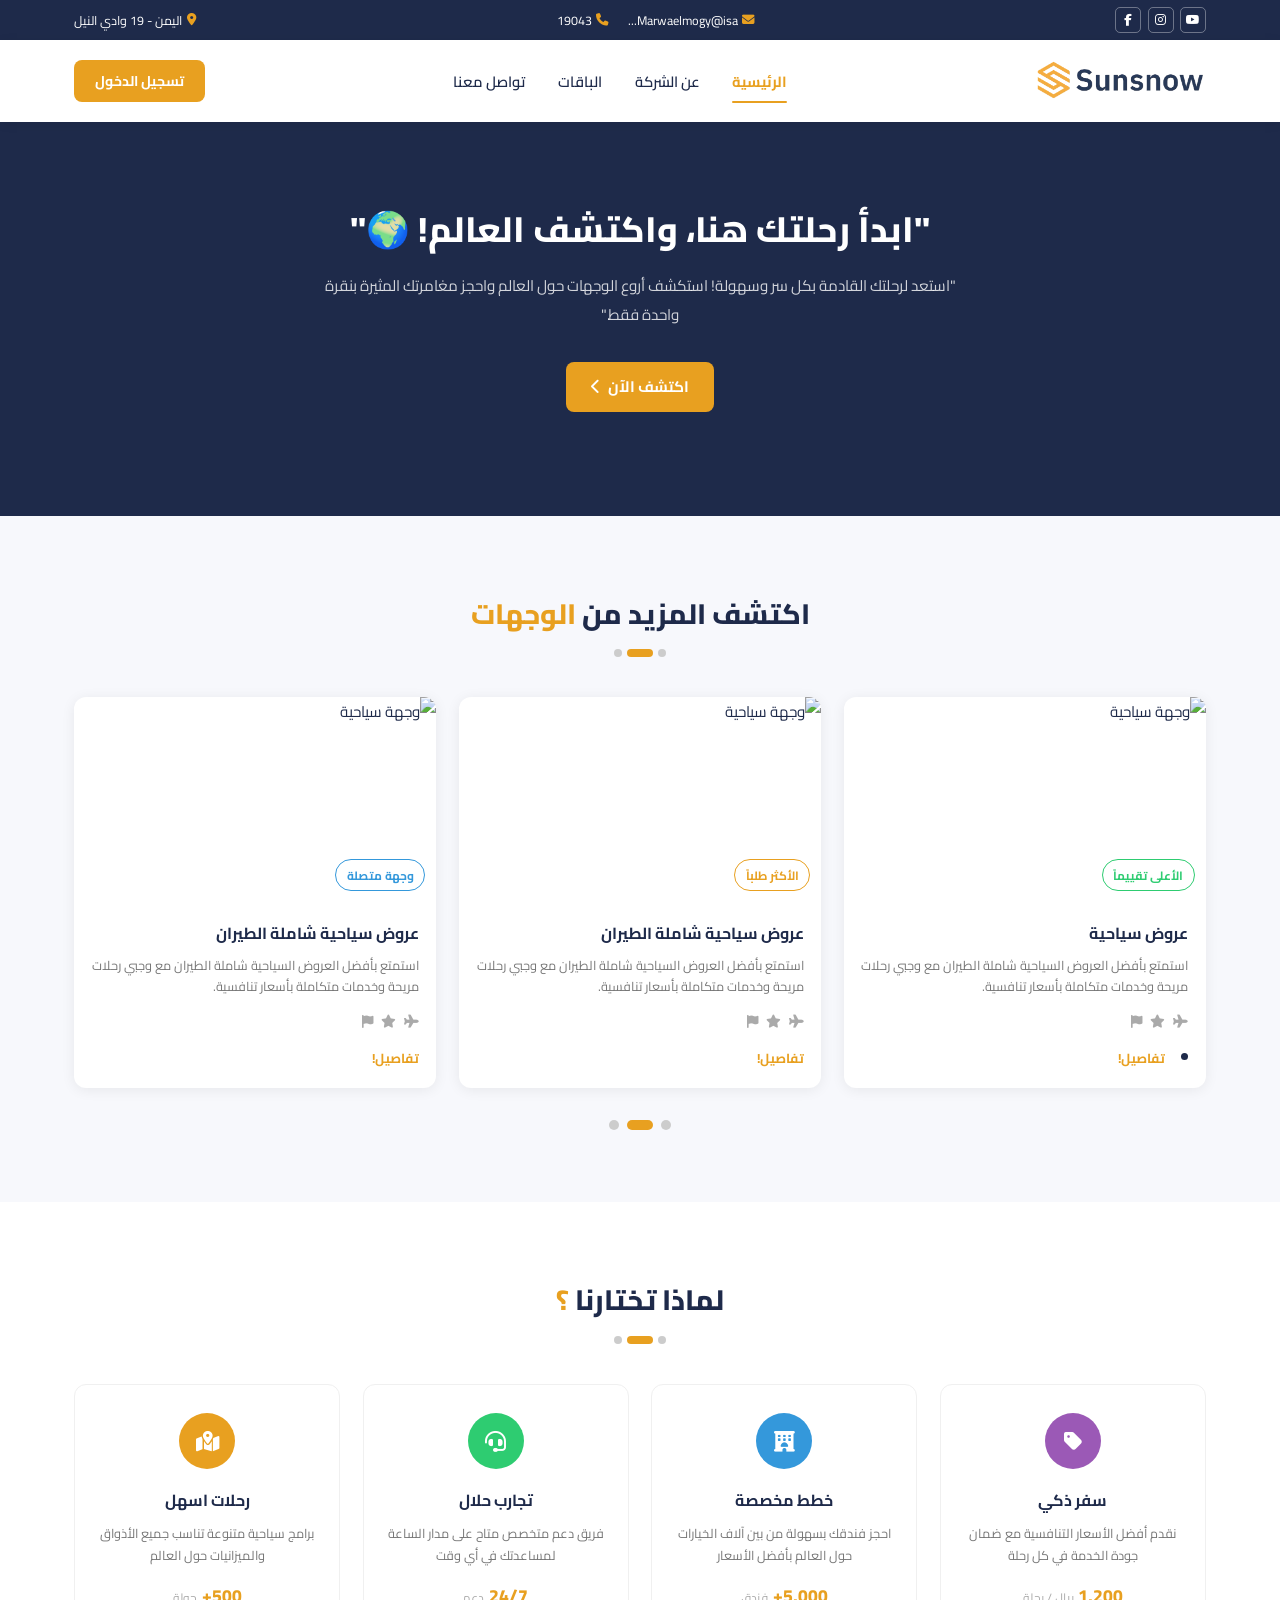
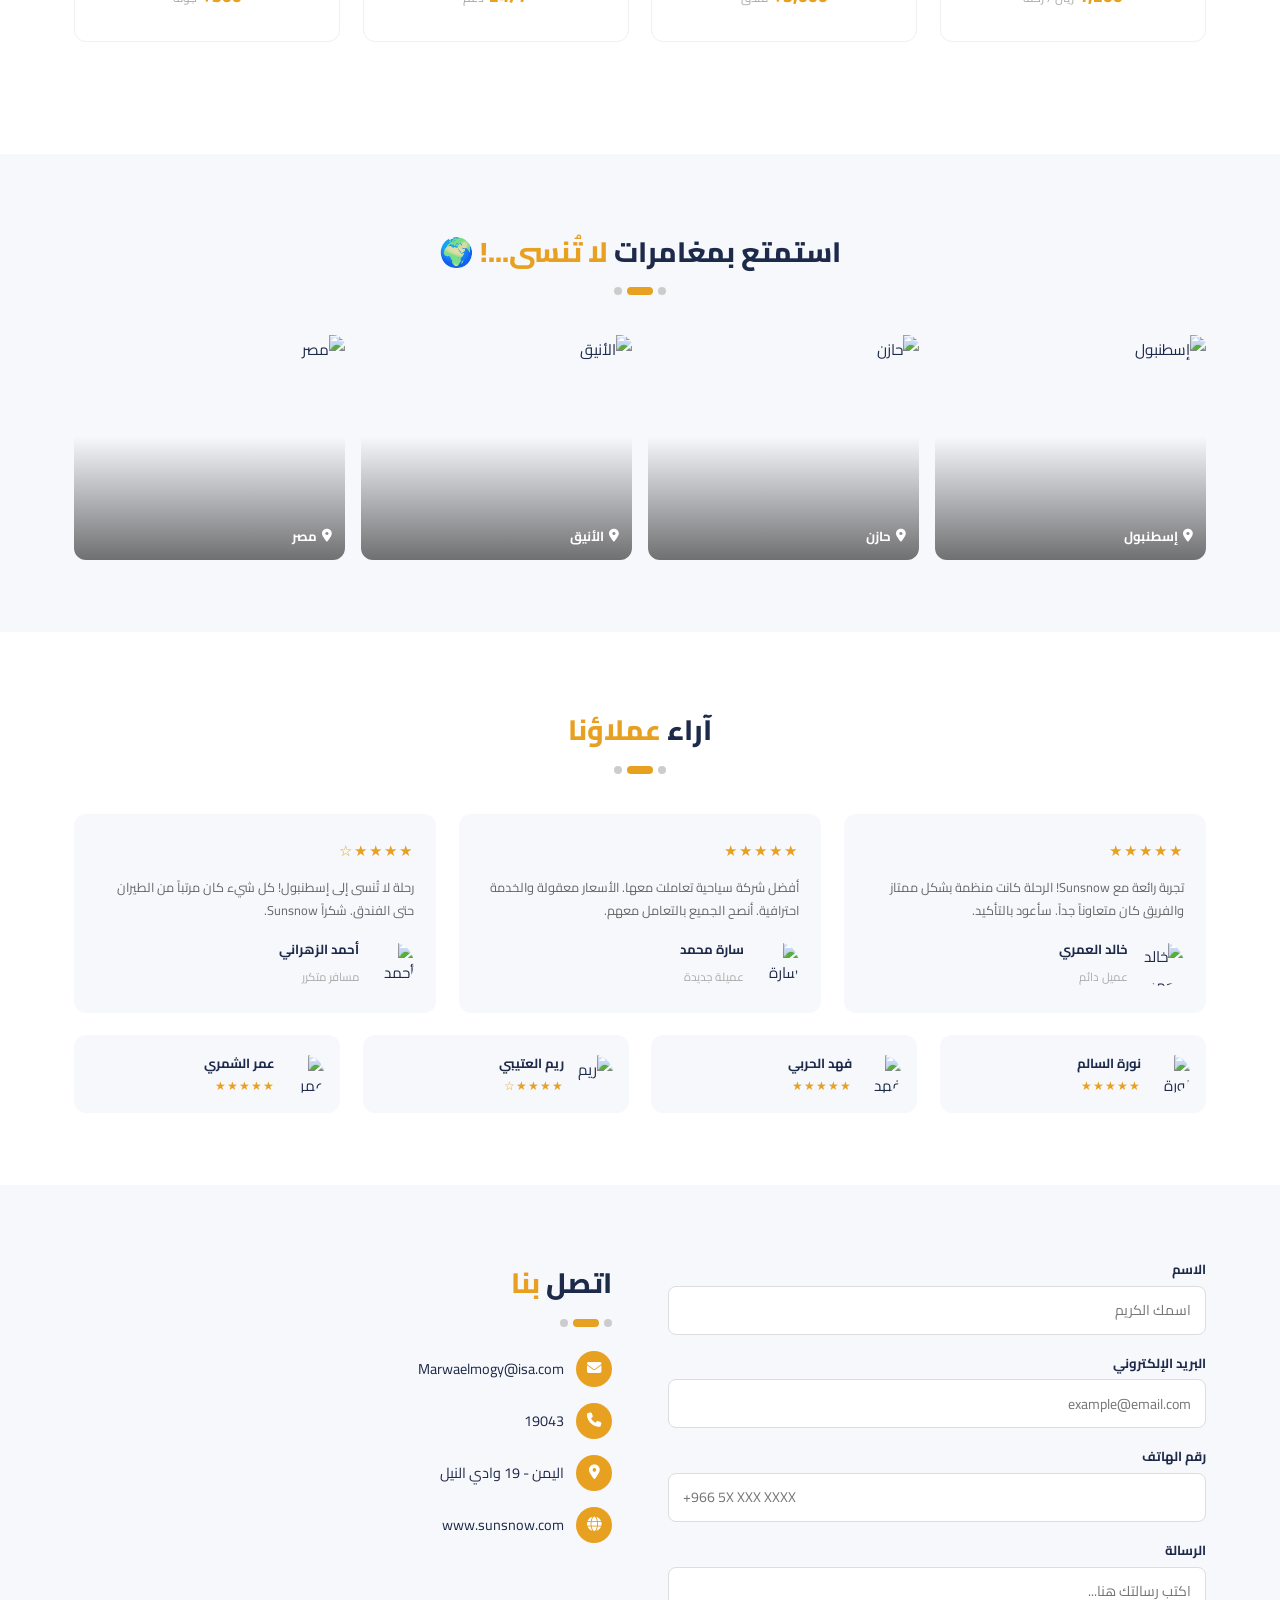
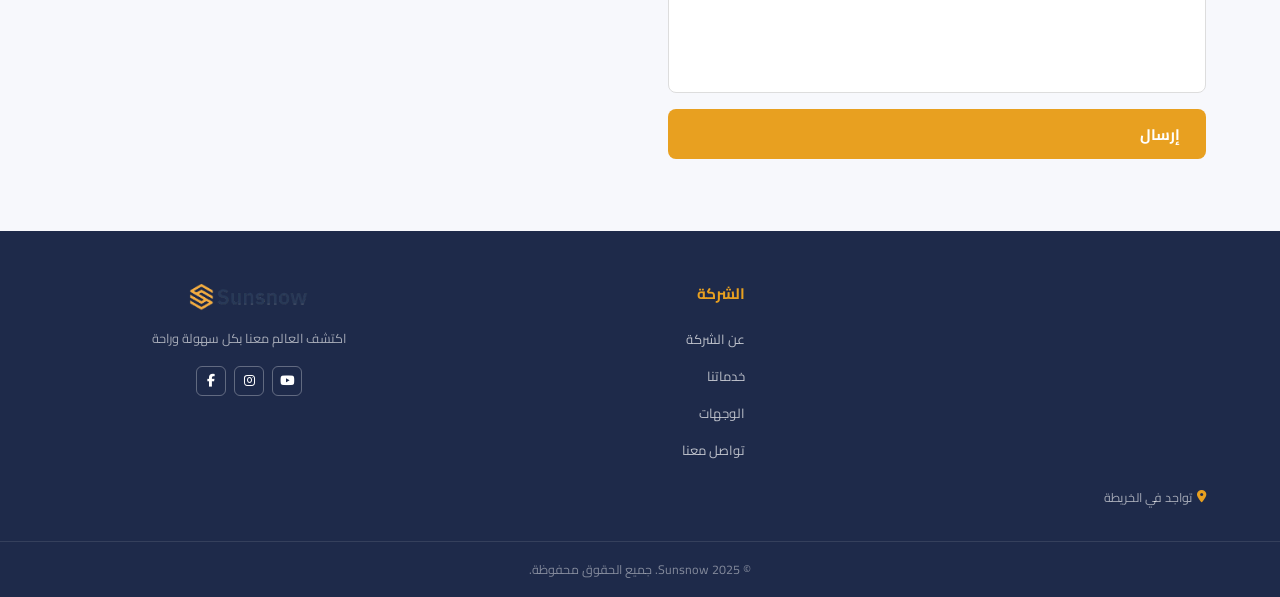
==== index.html @ 47062b10 "'sun'" ====
<!DOCTYPE html>
<html lang="ar" dir="rtl">
<head>
  <meta charset="UTF-8">
  <meta name="viewport" content="width=device-width, initial-scale=1.0">
  <title>Sunsnow - اكتشف العالم</title>
  <link rel="preconnect" href="https://fonts.googleapis.com">
  <link rel="preconnect" href="https://fonts.gstatic.com" crossorigin>
  <link href="https://fonts.googleapis.com/css2?family=Cairo:wght@400;600;700;800&display=swap" rel="stylesheet">
  <!-- Font Awesome for icons -->
  <link rel="stylesheet" href="https://cdnjs.cloudflare.com/ajax/libs/font-awesome/6.5.0/css/all.min.css">
  <link rel="stylesheet" href="css/variables.css">
  <link rel="stylesheet" href="css/reset.css">
  <link rel="stylesheet" href="css/main.css">
</head>
<body>

<!-- ===== TOP BAR ===== -->
<div class="topbar">
  <div class="container topbar__inner">
    <div class="topbar__social">
      <a href="#" aria-label="YouTube"><i class="fab fa-youtube"></i></a>
      <a href="#" aria-label="Instagram"><i class="fab fa-instagram"></i></a>
      <a href="#" aria-label="Facebook"><i class="fab fa-facebook-f"></i></a>
    </div>
    <div class="topbar__contact">
      <span><i class="fas fa-envelope"></i> Marwaelmogy@isa...</span>
      <span><i class="fas fa-phone"></i> 19043</span>
    </div>
    <div class="topbar__location">
      <span><i class="fas fa-map-marker-alt"></i> اليمن - 19 وادي النيل</span>
    </div>
  </div>
</div>

<!-- ===== NAVBAR ===== -->
<nav class="navbar" role="navigation" aria-label="القائمة الرئيسية">
  <div class="container navbar__inner">
    <div class="navbar__logo">
      <!-- <svg width="26" height="26" viewBox="0 0 26 26" fill="none" aria-hidden="true">
        <path d="M13 2L22 8.5V17.5L13 24L4 17.5V8.5L13 2Z" fill="#e8a020"/>
        <path d="M13 6L19 10.5V15.5L13 20L7 15.5V10.5L13 6Z" fill="#fff" opacity="0.3"/>
        <circle cx="13" cy="13" r="3" fill="#fff"/>
      </svg> -->
      <span class="navbar__logo-text">
        <img src="img/sunsnow.png" width="170px" alt="">
      </span>
    </div>
    <ul class="navbar__links" role="list">
      <li><a href="index.html" class="nav-link nav-link--active" aria-current="page">الرئيسية</a></li>
      <li><a href="about.html" class="nav-link">عن الشركة</a></li>
      <li><a href="packages.html" class="nav-link">الباقات</a></li>
      <li><a href="#contact" class="nav-link">تواصل معنا</a></li>
    </ul>
    <button class="btn-login" type="button">تسجيل الدخول</button>
  </div>

</nav>

<!-- ===== HERO ===== -->
<section class="hero" aria-labelledby="hero-title">
  <div class="container hero__content">
    <h1 id="hero-title" class="hero__title">"ابدأ رحلتك هنا، واكتشف العالم! 🌍"</h1>
    <p class="hero__sub">"استعد لرحلتك القادمة بكل سر وسهولة! استكشف أروع الوجهات حول العالم واحجز مغامرتك المثيرة بنقرة واحدة فقط."</p>
    <a href="#search" class="btn-gold">اكتشف الآن <i class="fas fa-chevron-left"></i></a>
  </div>
</section>

<!-- ===== SEARCH BAR ===== -->
<!-- <div class="search-wrap">
  <div class="container search-wrap__inner">
    <div class="search-box" id="search" role="search">
      <div class="search-box__fields">
        <div class="search-field">
          <label for="s-trip">اختر رحلتك</label>
          <select id="s-trip">
            <option value="">اختر...</option>
            <option>شاطئية</option>
            <option>جبلية</option>
            <option>مدينة</option>
          </select>
        </div>
        <div class="search-field">
          <label for="s-persons">عدد الأفراد</label>
          <input type="number" id="s-persons" min="1" placeholder="عدد الأفراد">
        </div>
        <div class="search-field">
          <label for="s-date">الرواية</label>
          <input type="text" id="s-date" placeholder="اختر لغاية...">
        </div>
        <button class="search-box__btn" aria-label="بحث">
          <i class="fas fa-search"></i>
        </button>
      </div>
    </div>

  </div>
</div> -->

<!-- ===== DESTINATIONS ===== -->
<section class="section destinations" aria-labelledby="dest-title">
  <div class="container">
    <div class="section__head">
      <h2 id="dest-title" class="section__title">اكتشف المزيد من <span class="gold">الوجهات</span></h2>
      <div class="section__divider"><span></span><span class="active"></span><span></span></div>
    </div>
    <div class="cards-grid">

      <article class="dest-card">
        <div class="dest-card__img-wrap">
          <img src="https://images.unsplash.com/photo-1507525428034-b723cf961d3e?w=400&h=210&fit=crop" alt="وجهة سياحية" loading="lazy">
          <span class="badge badge--green">الأعلى تقييماً</span>
        </div>
        <div class="dest-card__body">
          <h3>عروض سياحية</h3>
          <p>استمتع بأفضل العروض السياحية شاملة الطيران مع وجبي رحلات مريحة وخدمات متكاملة بأسعار تنافسية.</p>
          <div class="dest-card__meta">
            <span><i class="fas fa-plane"></i></span>
            <span><i class="fas fa-star"></i></span>
            <span><i class="fas fa-flag"></i></span>
          </div>
          <li><a href="#" class="link-gold">تفاصيل!</a></li>
        </div>
      </article>

      <article class="dest-card">
        <div class="dest-card__img-wrap">
          <img src="https://images.unsplash.com/photo-1476514525535-07fb3b4ae5f1?w=400&h=210&fit=crop" alt="وجهة سياحية" loading="lazy">
          <span class="badge badge--gold">الأكثر طلباً</span>
        </div>
        <div class="dest-card__body">
          <h3>عروض سياحية شاملة الطيران</h3>
          <p>استمتع بأفضل العروض السياحية شاملة الطيران مع وجبي رحلات مريحة وخدمات متكاملة بأسعار تنافسية.</p>
          <div class="dest-card__meta">
            <span><i class="fas fa-plane"></i></span>
            <span><i class="fas fa-star"></i></span>
            <span><i class="fas fa-flag"></i></span>
          </div>
          <a href="package-details.html" class="link-gold">تفاصيل!</a>
        </div>
      </article>

      <article class="dest-card">
        <div class="dest-card__img-wrap">
          <img src="https://images.unsplash.com/photo-1469854523086-cc02fe5d8800?w=400&h=210&fit=crop" alt="وجهة سياحية" loading="lazy">
          <span class="badge badge--blue">وجهة متصلة</span>
        </div>
        <div class="dest-card__body">
          <h3>عروض سياحية شاملة الطيران</h3>
          <p>استمتع بأفضل العروض السياحية شاملة الطيران مع وجبي رحلات مريحة وخدمات متكاملة بأسعار تنافسية.</p>
          <div class="dest-card__meta">
            <span><i class="fas fa-plane"></i></span>
            <span><i class="fas fa-star"></i></span>
            <span><i class="fas fa-flag"></i></span>
          </div>
          <a href="package-details.html" class="link-gold">تفاصيل!</a>
        </div>
      </article>

    </div>
    <!-- Pagination dots -->
    <div class="dots-nav" aria-label="تنقل">
      <button class="dot" aria-label="1"></button>
      <button class="dot dot--active" aria-label="2" aria-current="true"></button>
      <button class="dot" aria-label="3"></button>
    </div>
  </div>
</section>

<!-- ===== WHY US ===== -->
<section class="section why-us" aria-labelledby="why-title">
  <div class="container">
    <div class="section__head">
      <h2 id="why-title" class="section__title">لماذا تختارنا <span class="gold">؟</span></h2>
      <div class="section__divider"><span></span><span class="active"></span><span></span></div>
    </div>
    <div class="why-grid">
      <div class="why-card">
        <div class="why-card__icon why-card__icon--purple">
          <i class="fas fa-tag"></i>
        </div>
        <h3>سفر ذكي</h3>
        <p>نقدم أفضل الأسعار التنافسية مع ضمان جودة الخدمة في كل رحلة</p>
        <div class="why-card__stat">
          <span class="why-card__num">1,200</span>
          <span class="why-card__unit">ريال / رحلة</span>
        </div>
      </div>
      <div class="why-card">
        <div class="why-card__icon why-card__icon--blue">
          <i class="fas fa-hotel"></i>
        </div>
        <h3> خطط مخصصة</h3>
        <p>احجز فندقك بسهولة من بين آلاف الخيارات حول العالم بأفضل الأسعار</p>
        <div class="why-card__stat">
          <span class="why-card__num">5,000+</span>
          <span class="why-card__unit">فندق</span>
        </div>
      </div>
      <div class="why-card">
        <div class="why-card__icon why-card__icon--green">
          <i class="fas fa-headset"></i>
        </div>
        <h3>تجارب حلال </h3>
        <p>فريق دعم متخصص متاح على مدار الساعة لمساعدتك في أي وقت</p>
        <div class="why-card__stat">
          <span class="why-card__num">24/7</span>
          <span class="why-card__unit">دعم</span>
        </div>
      </div>
      <div class="why-card">
        <div class="why-card__icon why-card__icon--orange">
          <i class="fas fa-map-marked-alt"></i>
        </div>
        <h3>رحلات اسهل </h3>
        <p>برامج سياحية متنوعة تناسب جميع الأذواق والميزانيات حول العالم</p>
        <div class="why-card__stat">
          <span class="why-card__num">500+</span>
          <span class="why-card__unit">جولة</span>
        </div>
      </div>
    </div>
    <!-- Stats bar -->
    <!-- <div class="stats-bar">
      <div class="stat">
        <i class="fas fa-hotel stat__icon"></i>
        <span class="stat__num">+200</span>
        <span class="stat__lbl">فندق رائع</span>
      </div>
      <div class="stat">
        <i class="fas fa-plane stat__icon"></i>
        <span class="stat__num">+5000</span>
        <span class="stat__lbl">رحلة</span>
      </div>
      <div class="stat">
        <i class="fas fa-smile stat__icon"></i>
        <span class="stat__num">+2300</span>
        <span class="stat__lbl">عميل سعيد</span>
      </div>
      <div class="stat">
        <i class="fas fa-globe stat__icon"></i>
        <span class="stat__num">+90</span>
        <span class="stat__lbl">دولة</span>
      </div>
    </div> -->
  </div>
</section>

<!-- ===== GALLERY ===== -->
<section class="section gallery" aria-labelledby="gallery-title">
  <div class="container">
    <div class="section__head">
      <h2 id="gallery-title" class="section__title">استمتع بمغامرات <span class="gold">لا تُنسى...!</span> 🌍</h2>
      <div class="section__divider"><span></span><span class="active"></span><span></span></div>
    </div>
    <div class="gallery-grid">
      <a href="#" class="gallery-item" aria-label="إسطنبول">
        <img src="https://images.unsplash.com/photo-1524231757912-21f4fe3a7200?w=320&h=230&fit=crop" alt="إسطنبول" loading="lazy">
        <div class="gallery-item__overlay">
          <span><i class="fas fa-map-marker-alt"></i> إسطنبول</span>
        </div>
      </a>
      <a href="#" class="gallery-item" aria-label="حازن">
        <img src="https://images.unsplash.com/photo-1539037116277-4db20889f2d4?w=320&h=230&fit=crop" alt="حازن" loading="lazy">
        <div class="gallery-item__overlay">
          <span><i class="fas fa-map-marker-alt"></i> حازن</span>
        </div>
      </a>
      <a href="#" class="gallery-item" aria-label="الأنيق">
        <img src="https://images.unsplash.com/photo-1506905925346-21bda4d32df4?w=320&h=230&fit=crop" alt="الأنيق" loading="lazy">
        <div class="gallery-item__overlay">
          <span><i class="fas fa-map-marker-alt"></i> الأنيق</span>
        </div>
      </a>
      <a href="#" class="gallery-item" aria-label="مصر">
        <img src="https://images.unsplash.com/photo-1539650116574-75c0c6d73f6e?w=320&h=230&fit=crop" alt="مصر" loading="lazy">
        <div class="gallery-item__overlay">
          <span><i class="fas fa-map-marker-alt"></i> مصر</span>
        </div>
      </a>
    </div>
  </div>
</section>

<!-- ===== TESTIMONIALS ===== -->
<section class="section testimonials" aria-labelledby="test-title">
  <div class="container">
    <div class="section__head">
      <h2 id="test-title" class="section__title">آراء <span class="gold">عملاؤنا</span></h2>
      <div class="section__divider"><span></span><span class="active"></span><span></span></div>
    </div>
    <!-- Row 1: 3 big cards -->
    <div class="test-grid">
      <article class="test-card">
        <div class="test-card__stars">★★★★★</div>
        <p class="test-card__text">تجربة رائعة مع Sunsnow! الرحلة كانت منظمة بشكل ممتاز والفريق كان متعاوناً جداً. سأعود بالتأكيد.</p>
        <div class="test-card__author">
          <img src="https://i.pravatar.cc/48?img=5" alt="خالد العمري" loading="lazy">
          <div>
            <strong>خالد العمري</strong>
            <span>عميل دائم</span>
          </div>
        </div>
      </article>
      <article class="test-card">
        <div class="test-card__stars">★★★★★</div>
        <p class="test-card__text">أفضل شركة سياحية تعاملت معها. الأسعار معقولة والخدمة احترافية. أنصح الجميع بالتعامل معهم.</p>
        <div class="test-card__author">
          <img src="https://i.pravatar.cc/48?img=9" alt="سارة محمد" loading="lazy">
          <div>
            <strong>سارة محمد</strong>
            <span>عميلة جديدة</span>
          </div>
        </div>
      </article>
      <article class="test-card">
        <div class="test-card__stars">★★★★☆</div>
        <p class="test-card__text">رحلة لا تُنسى إلى إسطنبول! كل شيء كان مرتباً من الطيران حتى الفندق. شكراً Sunsnow.</p>
        <div class="test-card__author">
          <img src="https://i.pravatar.cc/48?img=15" alt="أحمد الزهراني" loading="lazy">
          <div>
            <strong>أحمد الزهراني</strong>
            <span>مسافر متكرر</span>
          </div>
        </div>
      </article>
    </div>
    <!-- Row 2: 4 small cards -->
    <div class="test-grid test-grid--sm">
      <article class="test-card test-card--sm">
        <div class="test-card__author">
          <img src="https://i.pravatar.cc/40?img=20" alt="نورة السالم" loading="lazy">
          <div>
            <strong>نورة السالم</strong>
            <div class="test-card__stars test-card__stars--sm">★★★★★</div>
          </div>
        </div>
      </article>
      <article class="test-card test-card--sm">
        <div class="test-card__author">
          <img src="https://i.pravatar.cc/40?img=25" alt="فهد الحربي" loading="lazy">
          <div>
            <strong>فهد الحربي</strong>
            <div class="test-card__stars test-card__stars--sm">★★★★★</div>
          </div>
        </div>
      </article>
      <article class="test-card test-card--sm">
        <div class="test-card__author">
          <img src="https://i.pravatar.cc/40?img=30" alt="ريم العتيبي" loading="lazy">
          <div>
            <strong>ريم العتيبي</strong>
            <div class="test-card__stars test-card__stars--sm">★★★★☆</div>
          </div>
        </div>
      </article>
      <article class="test-card test-card--sm">
        <div class="test-card__author">
          <img src="https://i.pravatar.cc/40?img=35" alt="عمر الشمري" loading="lazy">
          <div>
            <strong>عمر الشمري</strong>
            <div class="test-card__stars test-card__stars--sm">★★★★★</div>
          </div>
        </div>
      </article>
    </div>
  </div>
</section>

<!-- ===== CONTACT ===== -->
<section class="section contact" id="contact" aria-labelledby="contact-title">
  <div class="container contact__inner">
    <!-- Form on the right (RTL = right) -->
    <div class="contact__form-wrap">
      <form class="contact__form" novalidate aria-label="نموذج التواصل">
        <div class="form-row">
          <label for="c-name">الاسم</label>
          <input type="text" id="c-name" placeholder="اسمك الكريم" required>
        </div>
        <div class="form-row">
          <label for="c-email">البريد الإلكتروني</label>
          <input type="email" id="c-email" placeholder="example@email.com" required>
        </div>
        <div class="form-row">
          <label for="c-phone">رقم الهاتف</label>
          <input type="tel" id="c-phone" placeholder="+966 5X XXX XXXX">
        </div>
        <div class="form-row">
          <label for="c-msg">الرسالة</label>
          <textarea id="c-msg" rows="4" placeholder="اكتب رسالتك هنا..." required></textarea>
        </div>
        <button type="submit" class="btn-gold">إرسال</button>
      </form>
    </div>
    <!-- Info on the left -->
    <div class="contact__info">
      <h2 id="contact-title" class="section__title" style="text-align:right;">اتصل <span class="gold">بنا</span></h2>
      <div class="section__divider" style="justify-content:flex-start; margin-bottom:1.5rem;"><span></span><span class="active"></span><span></span></div>
      <ul class="contact__list">
        <li>
          <span class="contact__icon contact__icon--gold"><i class="fas fa-envelope"></i></span>
          <span>Marwaelmogy@isa.com</span>
        </li>
        <li>
          <span class="contact__icon contact__icon--gold"><i class="fas fa-phone"></i></span>
          <span>19043</span>
        </li>
        <li>
          <span class="contact__icon contact__icon--gold"><i class="fas fa-map-marker-alt"></i></span>
          <span>اليمن - 19 وادي النيل</span>
        </li>
        <li>
          <span class="contact__icon contact__icon--gold"><i class="fas fa-globe"></i></span>
          <span>www.sunsnow.com</span>
        </li>
      </ul>
    </div>
  </div>
</section>

<!-- ===== FOOTER ===== -->
<footer class="footer" role="contentinfo">
  <div class="container footer__inner">
    <!-- Map -->
    <div class="footer__map">
      <iframe
        src="https://www.openstreetmap.org/export/embed.html?bbox=44.1,12.7,44.3,12.9&layer=mapnik"
        width="100%" height="190" style="border:0;border-radius:8px;" loading="lazy"
        title="خريطة موقع Sunsnow"></iframe>
      <p class="footer__map-label"><i class="fas fa-map-marker-alt"></i> تواجد في الخريطة</p>
    </div>
    <!-- Links -->
    <div class="footer__col">
      <h4 class="footer__col-title">الشركة</h4>
      <ul>
        <li><a href="about.html">عن الشركة</a></li>
        <li><a href="packages.html">خدماتنا</a></li>
        <li><a href="packages.html">الوجهات</a></li>
        <li><a href="#contact">تواصل معنا</a></li>
      </ul>
    </div>
    <!-- Brand -->
    <div class="footer__brand">
      <div class="footer__logo">
    
                <img src="img/sunsnow.png" width="120px" alt="">

      </div>
      <p class="footer__tagline">اكتشف العالم معنا بكل سهولة وراحة</p>
      <div class="footer__social">
        <a href="#" aria-label="YouTube"><i class="fab fa-youtube"></i></a>
        <a href="#" aria-label="Instagram"><i class="fab fa-instagram"></i></a>
        <a href="#" aria-label="Facebook"><i class="fab fa-facebook-f"></i></a>
      </div>
    </div>
  </div>
  <div class="footer__bottom">
    <p>© 2025 Sunsnow. جميع الحقوق محفوظة.</p>
  </div>
</footer>

</body>
</html>
---- css/variables.css ----
:root {
  /* Colors */
  --color-navy: #1e2a4a;
  --color-gold: #e8a020;
  --color-white: #ffffff;
  --color-gray-light: #f5f5f5;
  --color-gray-text: #666666;
  --color-green: #25d366;
  --color-shadow: rgba(0, 0, 0, 0.1);

  /* Typography */
  --font-hero-title: 2.5rem;
  --font-section-title: 1.8rem;
  --font-card-title: 1.1rem;
  --font-body: 0.95rem;
  --font-small: 0.8rem;

  /* Layout */
  --container-max-width: 1200px;
  --container-padding: 0 1.5rem;
  --border-radius-card: 12px;
  --border-radius-btn: 8px;
}
---- css/main.css ----
/* =============================================
   SUNSNOW — Main Stylesheet
   ============================================= */

/* ---------- RESET & BASE ---------- */
*, *::before, *::after { box-sizing: border-box; margin: 0; padding: 0; }
ul, ol { list-style: none; }
a { text-decoration: none; color: inherit; }
img { max-width: 100%; display: block; }
button { cursor: pointer; font-family: inherit; border: none; background: none; }
input, select, textarea { font-family: inherit; }

body {
  font-family: 'Cairo', 'Tajawal', sans-serif;
  font-size: 0.95rem;
  color: #1e2a4a;
  background: #fff;
  direction: rtl;
}

.container {
  max-width: 1180px;
  margin: 0 auto;
  padding: 0 1.5rem;
}

/* ---------- UTILITIES ---------- */
.gold { color: #e8a020; }
.btn-gold {
  display: inline-flex;
  align-items: center;
  gap: 0.4rem;
  background: #e8a020;
  color: #fff;
  font-family: inherit;
  font-weight: 700;
  font-size: 0.95rem;
  padding: 0.65rem 1.6rem;
  border-radius: 8px;
  border: none;
  cursor: pointer;
  transition: opacity .2s, transform .1s;
}
.btn-gold:hover { opacity: .88; transform: translateY(-1px); }

.link-gold {
  color: #e8a020;
  font-weight: 700;
  font-size: 0.82rem;
}
.link-gold:hover { text-decoration: underline; }

/* Section shared */
.section { padding: 4.5rem 0; }

.section__head { text-align: center; margin-bottom: 2.5rem; }

.section__title {
  font-size: 1.75rem;
  font-weight: 800;
  color: #1e2a4a;
  margin-bottom: 0.6rem;
}

.section__divider {
  display: flex;
  justify-content: center;
  align-items: center;
  gap: 5px;
}
.section__divider span {
  width: 8px; height: 8px;
  border-radius: 50%;
  background: #ccc;
  display: inline-block;
}
.section__divider span.active {
  width: 26px;
  border-radius: 4px;
  background: #e8a020;
}

/* ---------- TOP BAR ---------- */
.topbar {
  background: #1e2a4a;
  color: #fff;
  font-size: 0.78rem;
  padding: 0.45rem 0;
}
.topbar__inner {
  display: flex;
  justify-content: space-between;
  align-items: center;
  gap: 1rem;
}
.topbar__social { display: flex; gap: 0.4rem; }
.topbar__social a,
.topbar__contact span,
.topbar__location span {
  display: inline-flex;
  align-items: center;
  gap: 0.3rem;
  color: #fff;
}
.topbar__social a {
  width: 26px; height: 26px;
  border: 1px solid rgba(255,255,255,.35);
  border-radius: 5px;
  justify-content: center;
  font-size: 0.75rem;
  transition: color .2s, border-color .2s;
}
.topbar__social a:hover { color: #e8a020; border-color: #e8a020; }
.topbar__contact { display: flex; gap: 1.2rem; }
.topbar__contact span i,
.topbar__location span i { color: #e8a020; }

/* ---------- NAVBAR ---------- */
.navbar {
  background: #fff;
  box-shadow: 0 2px 10px rgba(0,0,0,.08);
  position: relative;
  z-index: 100;
  padding: 0.9rem 0;
}
.navbar__inner {
  display: flex;
  align-items: center;
  justify-content: space-between;
}
.navbar__logo {
  display: flex;
  align-items: center;
  gap: 0.45rem;
  font-size: 1.25rem;
  font-weight: 800;
  color: #1e2a4a;
}
.navbar__logo-text { letter-spacing: -0.5px; }
.navbar__links {
  display: flex;
  gap: 0.25rem;
  align-items: center;
}
.nav-link {
  color: #1e2a4a;
  font-weight: 600;
  font-size: 0.92rem;
  padding: 0.3rem 0.9rem;
  position: relative;
  transition: color .2s;
}
.nav-link:hover { color: #e8a020; }
.nav-link--active {
  color: #e8a020;
  font-weight: 700;
}
.nav-link--active::after {
  content: '';
  position: absolute;
  bottom: -4px; right: 0.9rem; left: 0.9rem;
  height: 2px;
  background: #e8a020;
  border-radius: 2px;
}
.btn-login {
  background: #e8a020;
  color: #fff;
  font-weight: 700;
  font-size: 0.88rem;
  padding: 0.5rem 1.3rem;
  border-radius: 8px;
  transition: opacity .2s;
}
.btn-login:hover { opacity: .88; }

/* Floating avatar */
.navbar__avatar {
  position: absolute;
  top: 50%; left: 50%;
  transform: translate(-50%, -50%);
  width: 54px; height: 54px;
  border-radius: 50%;
  overflow: hidden;
  border: 3px solid #fff;
  box-shadow: 0 2px 10px rgba(0,0,0,.15);
}
.navbar__avatar img { width: 100%; height: 100%; object-fit: cover; }

/* ---------- HERO ---------- */
.hero {
  background: #1e2a4a;
  color: #fff;
  padding: 5rem 0 6.5rem;
  text-align: center;
  position: relative;
}
.hero__content { max-width: 680px; margin: 0 auto; }
.hero__title {
  font-size: 2.2rem;
  font-weight: 800;
  line-height: 1.55;
  margin-bottom: 1rem;
}
.hero__sub {
  font-size: 0.95rem;
  color: rgba(255,255,255,.8);
  line-height: 1.9;
  margin-bottom: 2rem;
}
.hero__chat {
  position: absolute;
  top: 1.5rem; right: 1.5rem;
  width: 48px; height: 48px;
  border-radius: 50%;
  background: #25d366;
  color: #fff;
  font-size: 1rem;
  font-weight: 800;
  display: flex;
  align-items: center;
  justify-content: center;
  box-shadow: 0 2px 8px rgba(0,0,0,.2);
  transition: transform .2s;
}
.hero__chat:hover { transform: scale(1.1); }

/* ---------- SEARCH ---------- */
.search-wrap {
  position: relative;
  z-index: 50;
  padding-bottom: 2rem;
}
.search-wrap__inner {
  position: relative;
  display: flex;
  justify-content: center;
}
.search-box {
  background: #fff;
  border-radius: 12px;
  box-shadow: 0 6px 28px rgba(0,0,0,.12);
  padding: 1.4rem 1.8rem;
  margin-top: -3rem;
  width: 100%;
  max-width: 860px;
}
.search-box__fields {
  display: flex;
  gap: 1rem;
  align-items: flex-end;
}
.search-field {
  flex: 1;
  display: flex;
  flex-direction: column;
  gap: 0.3rem;
}
.search-field label {
  font-size: 0.78rem;
  font-weight: 700;
  color: #888;
}
.search-field input,
.search-field select {
  border: 1px solid #e0e0e0;
  border-radius: 8px;
  padding: 0.6rem 0.8rem;
  font-size: 0.88rem;
  color: #1e2a4a;
  outline: none;
  background: #fff;
  transition: border-color .2s;
}
.search-field input:focus,
.search-field select:focus { border-color: #e8a020; }
.search-box__btn {
  background: #e8a020;
  color: #fff;
  border-radius: 8px;
  padding: 0.65rem 1rem;
  font-size: 1rem;
  flex-shrink: 0;
  transition: opacity .2s;
}
.search-box__btn:hover { opacity: .85; }

/* Side avatar */
.search-wrap__avatar {
  position: absolute;
  left: 0;
  top: 50%;
  transform: translateY(calc(-50% + 1.5rem));
  width: 90px; height: 90px;
  border-radius: 50%;
  overflow: hidden;
  border: 4px solid #fff;
  box-shadow: 0 4px 14px rgba(0,0,0,.12);
}
.search-wrap__avatar img { width: 100%; height: 100%; object-fit: cover; }

/* ---------- DESTINATIONS ---------- */
.destinations { background: #f7f8fc; }

.cards-grid {
  display: grid;
  grid-template-columns: repeat(3, 1fr);
  gap: 1.4rem;
}

.dest-card {
  background: #fff;
  border-radius: 12px;
  box-shadow: 0 2px 14px rgba(0,0,0,.07);
  overflow: hidden;
  transition: transform .25s, box-shadow .25s;
}
.dest-card:hover {
  transform: translateY(-5px);
  box-shadow: 0 10px 28px rgba(0,0,0,.12);
}
.dest-card__img-wrap { position: relative; }
.dest-card__img-wrap img {
  width: 100%; height: 205px;
  object-fit: cover; display: block;
}
.badge {
  position: absolute;
  bottom: 0.7rem; right: 0.7rem;
  padding: 0.22rem 0.65rem;
  border-radius: 20px;
  font-size: 0.75rem;
  font-weight: 700;
  border: 1.5px solid currentColor;
  background: rgba(255,255,255,.92);
}
.badge--gold  { color: #e8a020; }
.badge--green { color: #2ecc71; }
.badge--blue  { color: #3498db; }

.dest-card__body { padding: 1rem 1.1rem; }
.dest-card__body h3 {
  font-size: 1rem;
  font-weight: 700;
  color: #1e2a4a;
  margin-bottom: 0.4rem;
}
.dest-card__body p {
  font-size: 0.8rem;
  color: #777;
  line-height: 1.7;
  margin-bottom: 0.7rem;
}
.dest-card__meta {
  display: flex;
  gap: 0.5rem;
  margin-bottom: 0.6rem;
  font-size: 0.82rem;
  color: #aaa;
}

/* Pagination dots */
.dots-nav {
  display: flex;
  justify-content: center;
  gap: 0.5rem;
  margin-top: 2rem;
}
.dot {
  width: 10px; height: 10px;
  border-radius: 50%;
  background: #ccc;
  transition: background .2s;
}
.dot--active {
  background: #e8a020;
  width: 26px;
  border-radius: 5px;
}

/* ---------- WHY US ---------- */
.why-us { background: #fff; }

.why-grid {
  display: grid;
  grid-template-columns: repeat(4, 1fr);
  gap: 1.4rem;
  margin-bottom: 2.5rem;
}
.why-card {
  text-align: center;
  padding: 1.8rem 1rem;
  border-radius: 12px;
  border: 1px solid #f0f0f0;
  transition: box-shadow .2s, transform .2s;
}
.why-card:hover {
  box-shadow: 0 6px 20px rgba(0,0,0,.08);
  transform: translateY(-3px);
}
.why-card__icon {
  width: 56px; height: 56px;
  border-radius: 50%;
  display: flex;
  align-items: center;
  justify-content: center;
  margin: 0 auto 1rem;
  font-size: 1.3rem;
  color: #fff;
}
.why-card__icon--purple { background: #9b59b6; }
.why-card__icon--blue   { background: #3498db; }
.why-card__icon--green  { background: #2ecc71; }
.why-card__icon--orange { background: #e8a020; }

.why-card h3 {
  font-size: 1rem;
  font-weight: 700;
  color: #1e2a4a;
  margin-bottom: 0.5rem;
}
.why-card p {
  font-size: 0.8rem;
  color: #777;
  line-height: 1.7;
  margin-bottom: 0.75rem;
}
.why-card__stat {
  display: flex;
  align-items: baseline;
  justify-content: center;
  gap: 0.3rem;
}
.why-card__num {
  font-size: 1.1rem;
  font-weight: 800;
  color: #e8a020;
}
.why-card__unit {
  font-size: 0.75rem;
  color: #aaa;
}

/* Stats bar */
.stats-bar {
  display: flex;
  justify-content: space-around;
  align-items: center;
  background: #e8a020;
  border-radius: 12px;
  padding: 1.4rem 2rem;
  gap: 1rem;
}
.stat {
  display: flex;
  flex-direction: column;
  align-items: center;
  gap: 0.2rem;
  color: #fff;
  text-align: center;
}
.stat__icon { font-size: 1.5rem; }
.stat__num  { font-size: 1.4rem; font-weight: 800; line-height: 1; }
.stat__lbl  { font-size: 0.78rem; opacity: .9; }

/* ---------- GALLERY ---------- */
.gallery { background: #f7f8fc; }

.gallery-grid {
  display: grid;
  grid-template-columns: repeat(4, 1fr);
  gap: 1rem;
}
.gallery-item {
  position: relative;
  border-radius: 12px;
  overflow: hidden;
  display: block;
}
.gallery-item img {
  width: 100%; height: 225px;
  object-fit: cover;
  display: block;
  transition: transform .35s;
}
.gallery-item:hover img { transform: scale(1.06); }
.gallery-item__overlay {
  position: absolute;
  inset: 0;
  background: linear-gradient(to top, rgba(0,0,0,.55) 0%, transparent 55%);
  display: flex;
  align-items: flex-end;
  padding: 0.8rem;
}
.gallery-item__overlay span {
  color: #fff;
  font-size: 0.82rem;
  font-weight: 700;
  display: flex;
  align-items: center;
  gap: 0.3rem;
}

/* ---------- TESTIMONIALS ---------- */
.testimonials { background: #fff; }

.test-grid {
  display: grid;
  grid-template-columns: repeat(3, 1fr);
  gap: 1.4rem;
}
.test-grid--sm {
  grid-template-columns: repeat(4, 1fr);
  margin-top: 1.4rem;
}
.test-card {
  background: #f7f8fc;
  border-radius: 12px;
  padding: 1.4rem;
  transition: box-shadow .2s;
}
.test-card:hover { box-shadow: 0 4px 16px rgba(0,0,0,.08); }
.test-card__stars {
  color: #e8a020;
  font-size: 0.95rem;
  letter-spacing: 2px;
  margin-bottom: 0.7rem;
}
.test-card__stars--sm {
  font-size: 0.72rem;
  margin-bottom: 0;
  letter-spacing: 1px;
}
.test-card__text {
  font-size: 0.8rem;
  color: #666;
  line-height: 1.75;
  margin-bottom: 1rem;
}
.test-card__author {
  display: flex;
  align-items: center;
  gap: 0.7rem;
}
.test-card__author img {
  width: 44px; height: 44px;
  border-radius: 50%;
  object-fit: cover;
  flex-shrink: 0;
}
.test-card--sm .test-card__author img {
  width: 38px; height: 38px;
}
.test-card__author strong {
  display: block;
  font-size: 0.82rem;
  font-weight: 700;
  color: #1e2a4a;
}
.test-card__author span {
  font-size: 0.72rem;
  color: #aaa;
}
.test-card--sm { padding: 1rem; }

/* ---------- CONTACT ---------- */
.contact { background: #f7f8fc; }

.contact__inner {
  display: grid;
  grid-template-columns: 1fr 1fr;
  gap: 3.5rem;
  align-items: start;
}
.contact__form {
  display: flex;
  flex-direction: column;
  gap: 1rem;
}
.form-row {
  display: flex;
  flex-direction: column;
  gap: 0.3rem;
}
.form-row label {
  font-size: 0.82rem;
  font-weight: 700;
  color: #1e2a4a;
}
.form-row input,
.form-row textarea {
  border: 1px solid #ddd;
  border-radius: 8px;
  padding: 0.65rem 0.9rem;
  font-size: 0.88rem;
  color: #1e2a4a;
  background: #fff;
  outline: none;
  resize: none;
  transition: border-color .2s;
}
.form-row input:focus,
.form-row textarea:focus { border-color: #e8a020; }
.form-row textarea { min-height: 110px; }

.contact__list {
  display: flex;
  flex-direction: column;
  gap: 1rem;
  margin-top: 1.5rem;
}
.contact__list li {
  display: flex;
  align-items: center;
  gap: 0.75rem;
  font-size: 0.9rem;
  color: #1e2a4a;
}
.contact__icon {
  width: 36px; height: 36px;
  border-radius: 50%;
  display: flex;
  align-items: center;
  justify-content: center;
  flex-shrink: 0;
  font-size: 0.9rem;
}
.contact__icon--gold {
  background: #e8a020;
  color: #fff;
}

/* ---------- FOOTER ---------- */
.footer {
  background: #1e2a4a;
  color: #fff;
  padding: 3rem 0 0;
}
.footer__inner {
  display: grid;
  grid-template-columns: 1.2fr 0.8fr 1fr;
  gap: 2.5rem;
  align-items: start;
  padding-bottom: 2rem;
}
.footer__map-label {
  font-size: 0.78rem;
  color: rgba(255,255,255,.6);
  margin-top: 0.5rem;
  display: flex;
  align-items: center;
  gap: 0.3rem;
}
.footer__map-label i { color: #e8a020; }

.footer__col-title {
  font-size: 0.95rem;
  font-weight: 700;
  color: #e8a020;
  margin-bottom: 1rem;
}
.footer__col ul { display: flex; flex-direction: column; gap: 0.5rem; }
.footer__col a {
  font-size: 0.82rem;
  color: rgba(255,255,255,.7);
  transition: color .2s;
}
.footer__col a:hover { color: #e8a020; }

.footer__brand { text-align: center; }
.footer__logo {
  display: flex;
  align-items: center;
  justify-content: center;
  gap: 0.45rem;
  font-size: 1.2rem;
  font-weight: 800;
  color: #fff;
  margin-bottom: 0.6rem;
}
.footer__tagline {
  font-size: 0.8rem;
  color: rgba(255,255,255,.6);
  margin-bottom: 1rem;
}
.footer__social {
  display: flex;
  justify-content: center;
  gap: 0.5rem;
}
.footer__social a {
  width: 30px; height: 30px;
  border: 1px solid rgba(255,255,255,.3);
  border-radius: 6px;
  display: flex;
  align-items: center;
  justify-content: center;
  font-size: 0.8rem;
  color: #fff;
  transition: color .2s, border-color .2s;
}
.footer__social a:hover { color: #e8a020; border-color: #e8a020; }

.footer__bottom {
  border-top: 1px solid rgba(255,255,255,.1);
  text-align: center;
  padding: 1rem;
  font-size: 0.78rem;
  color: rgba(255,255,255,.45);
}

/* ---------- RESPONSIVE ---------- */
@media (max-width: 1023px) {
  .why-grid { grid-template-columns: repeat(2, 1fr); }
  .gallery-grid { grid-template-columns: repeat(2, 1fr); }
  .footer__inner { grid-template-columns: 1fr 1fr; }
}

@media (max-width: 767px) {
  .topbar__inner { flex-direction: column; gap: 0.4rem; text-align: center; }
  .navbar__links { display: none; }
  .hero { padding: 3rem 0 5rem; }
  .hero__title { font-size: 1.5rem; }
  .search-box { margin: -2rem 1rem 0; padding: 1rem; }
  .search-box__fields { flex-direction: column; }
  .search-wrap__avatar { display: none; }
  .cards-grid { grid-template-columns: 1fr; }
  .why-grid { grid-template-columns: repeat(2, 1fr); }
  .stats-bar { flex-wrap: wrap; gap: 1.5rem; }
  .gallery-grid { grid-template-columns: repeat(2, 1fr); }
  .test-grid { grid-template-columns: 1fr; }
  .test-grid--sm { grid-template-columns: repeat(2, 1fr); }
  .contact__inner { grid-template-columns: 1fr; }
  .footer__inner { grid-template-columns: 1fr; }
}
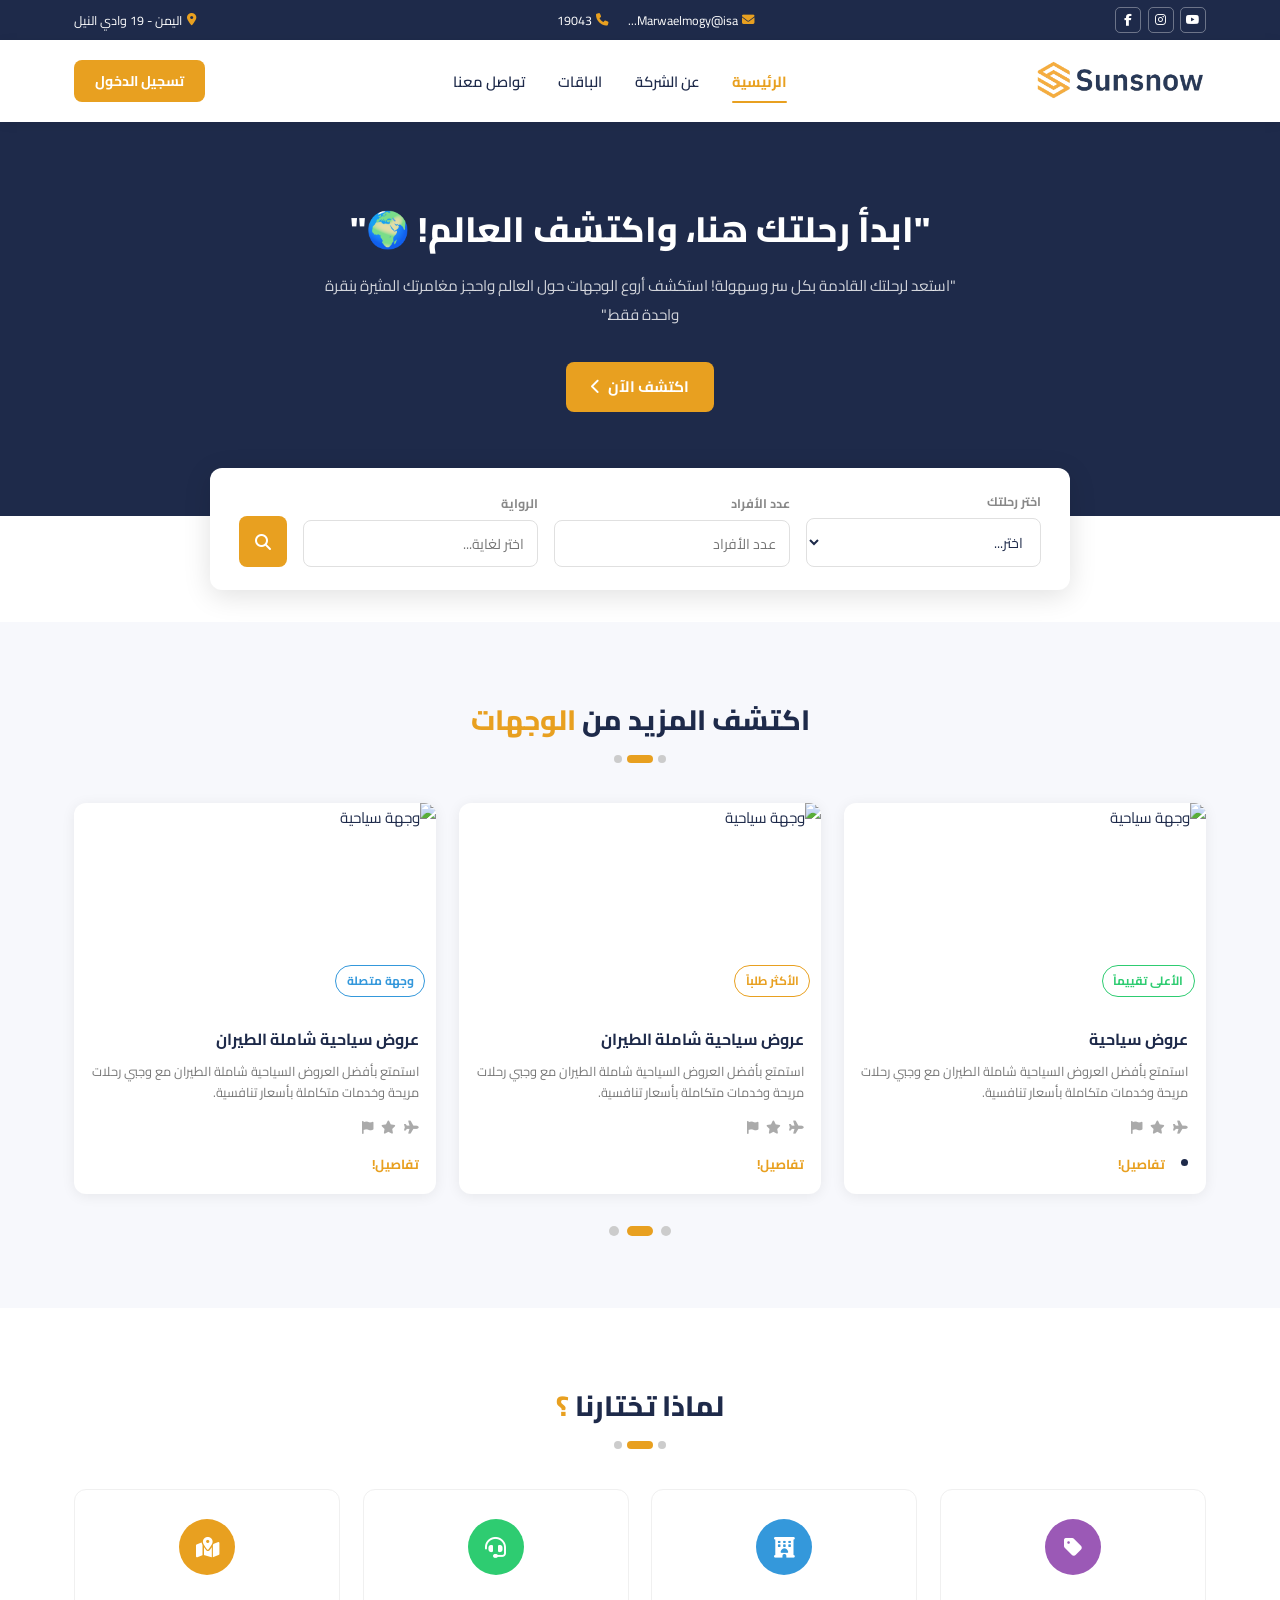
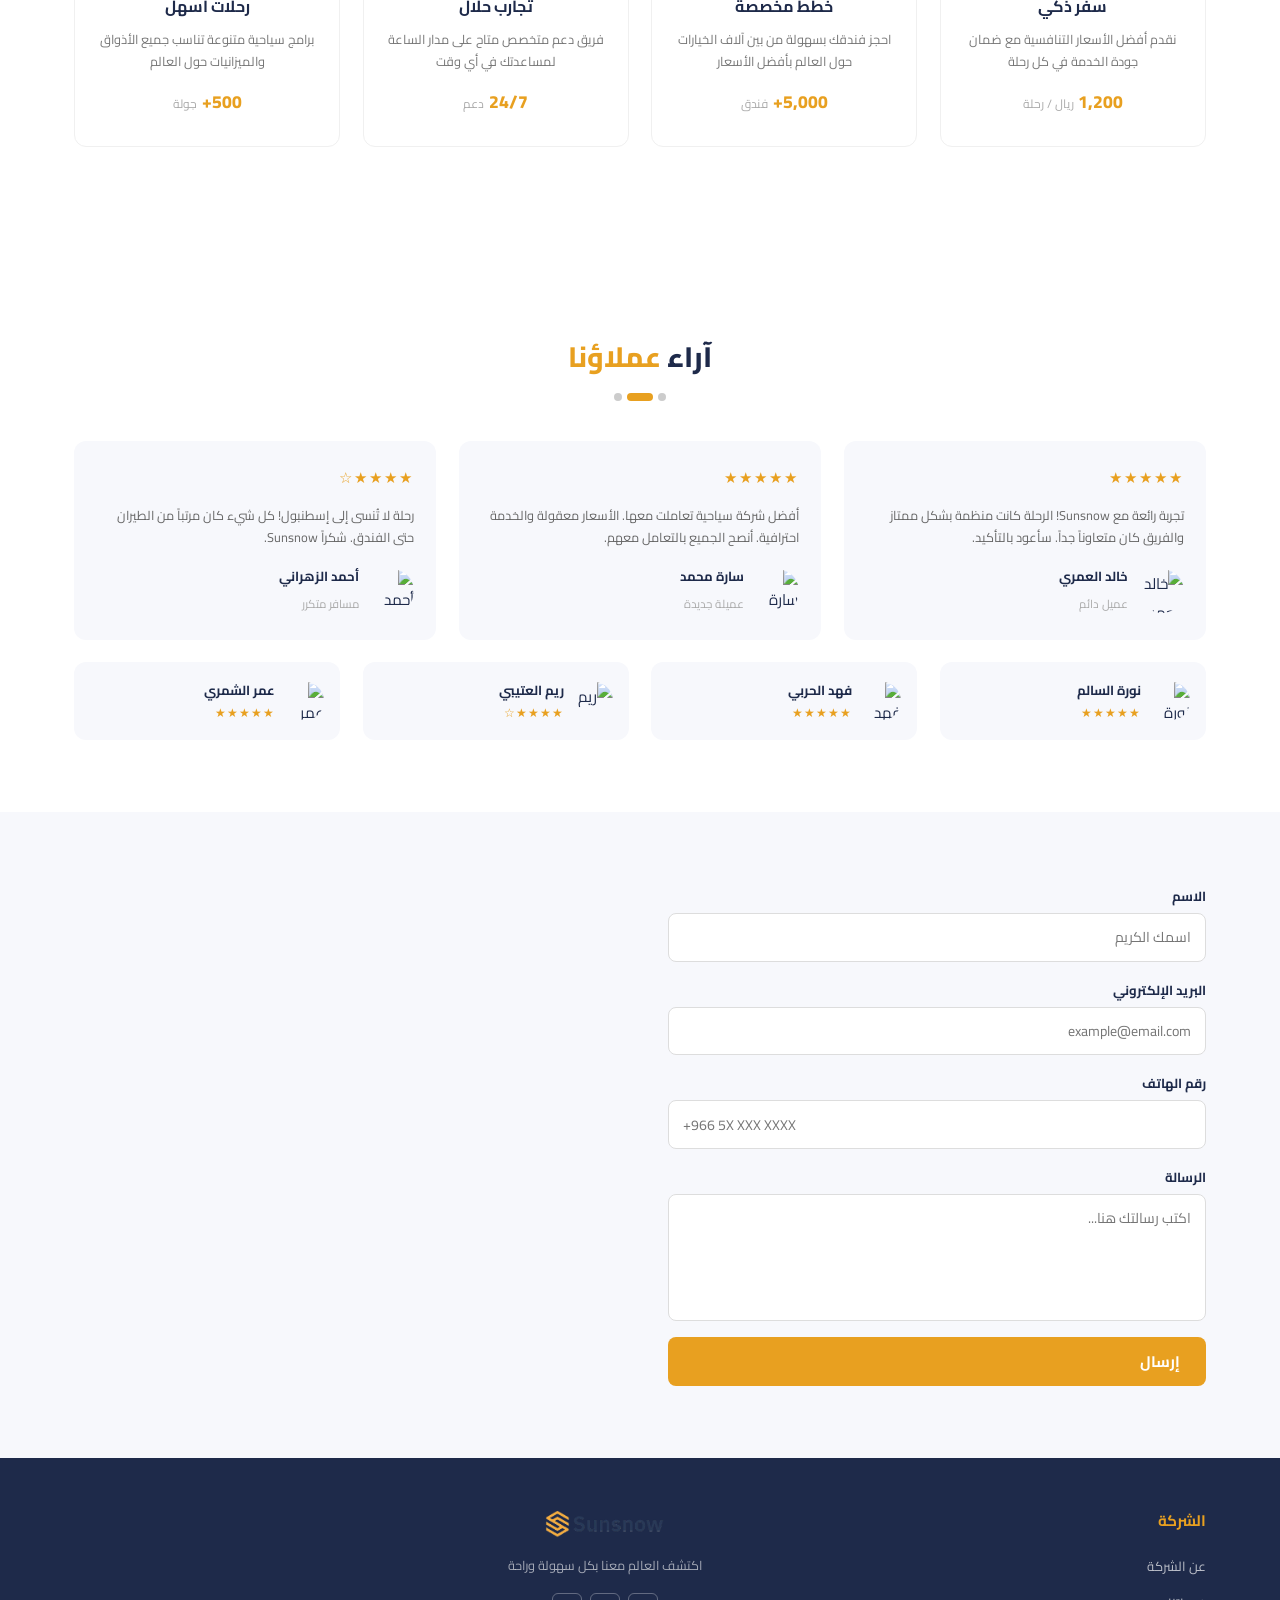
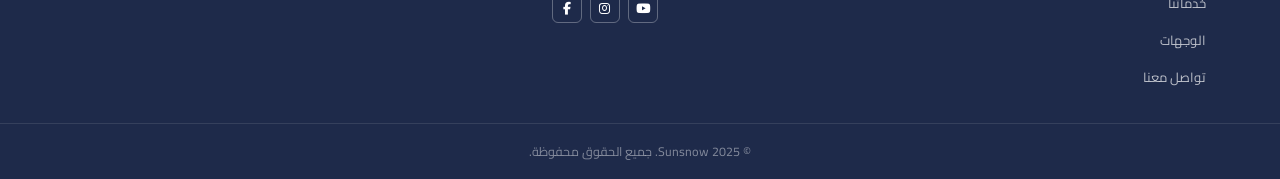
==== commit d19c2607: "update" ====
--- a/index.html
+++ b/index.html
@@ -67,7 +67,7 @@
 </section>
 
 <!-- ===== SEARCH BAR ===== -->
-<!-- <div class="search-wrap">
+<div class="search-wrap">
   <div class="container search-wrap__inner">
     <div class="search-box" id="search" role="search">
       <div class="search-box__fields">
@@ -95,7 +95,7 @@
     </div>
 
   </div>
-</div> -->
+</div>
 
 <!-- ===== DESTINATIONS ===== -->
 <section class="section destinations" aria-labelledby="dest-title">
@@ -247,7 +247,7 @@
 </section>
 
 <!-- ===== GALLERY ===== -->
-<section class="section gallery" aria-labelledby="gallery-title">
+<!-- <section class="section gallery" aria-labelledby="gallery-title">
   <div class="container">
     <div class="section__head">
       <h2 id="gallery-title" class="section__title">استمتع بمغامرات <span class="gold">لا تُنسى...!</span> 🌍</h2>
@@ -280,7 +280,7 @@
       </a>
     </div>
   </div>
-</section>
+</section> -->
 
 <!-- ===== TESTIMONIALS ===== -->
 <section class="section testimonials" aria-labelledby="test-title">
@@ -393,7 +393,7 @@
       </form>
     </div>
     <!-- Info on the left -->
-    <div class="contact__info">
+    <!-- <div class="contact__info">
       <h2 id="contact-title" class="section__title" style="text-align:right;">اتصل <span class="gold">بنا</span></h2>
       <div class="section__divider" style="justify-content:flex-start; margin-bottom:1.5rem;"><span></span><span class="active"></span><span></span></div>
       <ul class="contact__list">
@@ -414,7 +414,7 @@
           <span>www.sunsnow.com</span>
         </li>
       </ul>
-    </div>
+    </div> -->
   </div>
 </section>
 
@@ -422,13 +422,13 @@
 <footer class="footer" role="contentinfo">
   <div class="container footer__inner">
     <!-- Map -->
-    <div class="footer__map">
+    <!-- <div class="footer__map">
       <iframe
         src="https://www.openstreetmap.org/export/embed.html?bbox=44.1,12.7,44.3,12.9&layer=mapnik"
         width="100%" height="190" style="border:0;border-radius:8px;" loading="lazy"
         title="خريطة موقع Sunsnow"></iframe>
       <p class="footer__map-label"><i class="fas fa-map-marker-alt"></i> تواجد في الخريطة</p>
-    </div>
+    </div> -->
     <!-- Links -->
     <div class="footer__col">
       <h4 class="footer__col-title">الشركة</h4>
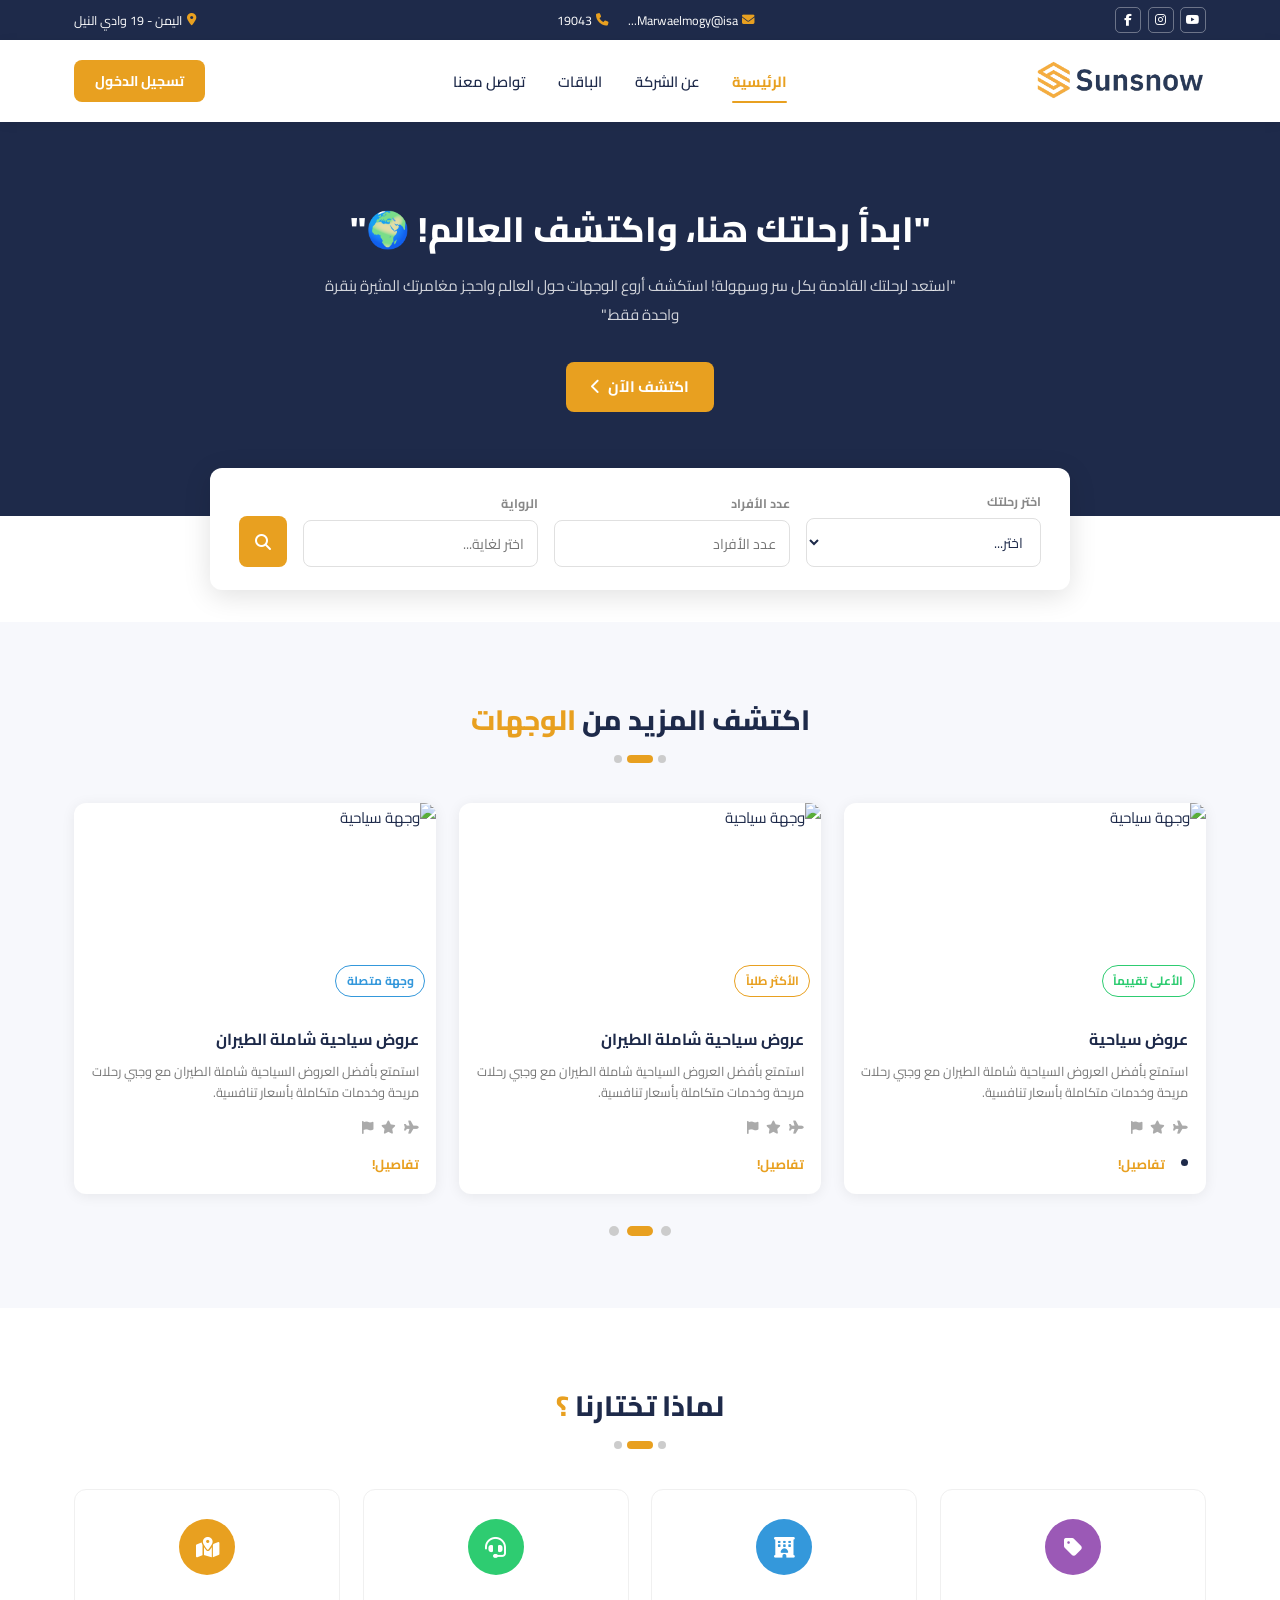
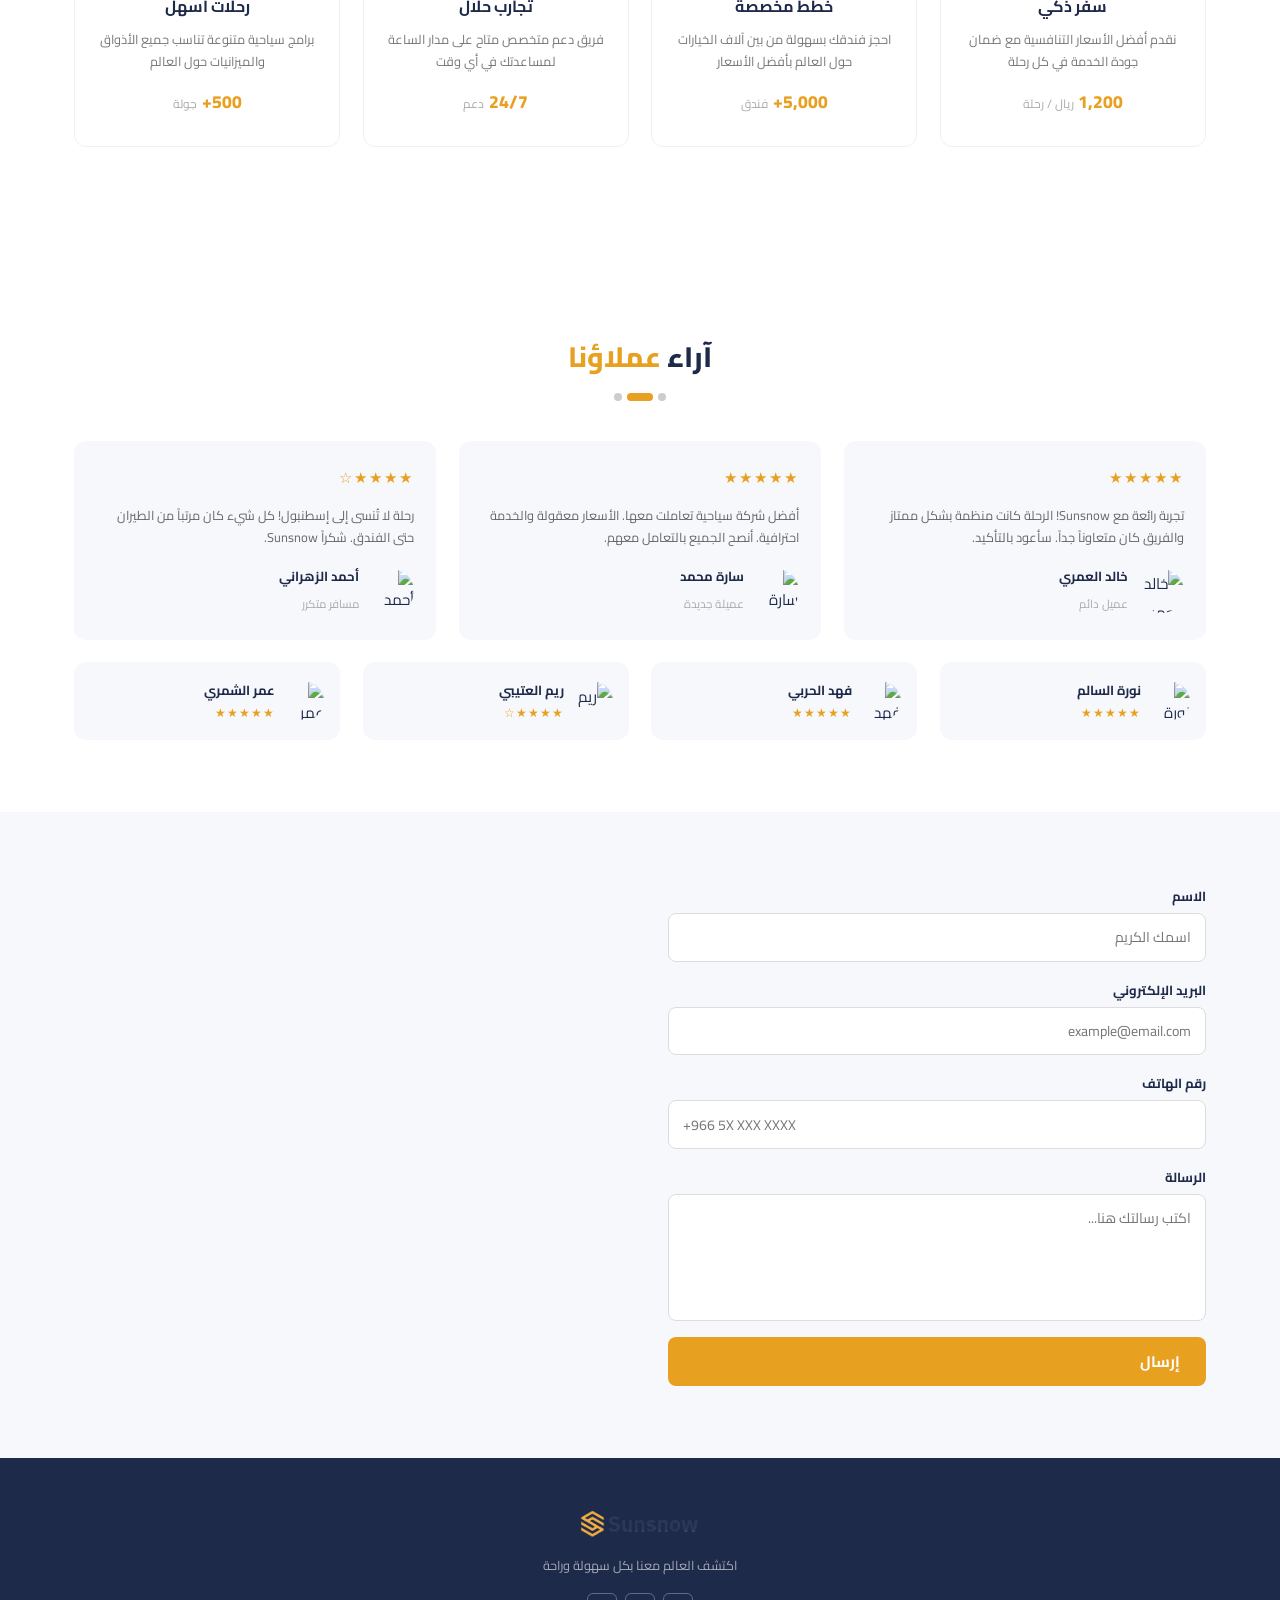
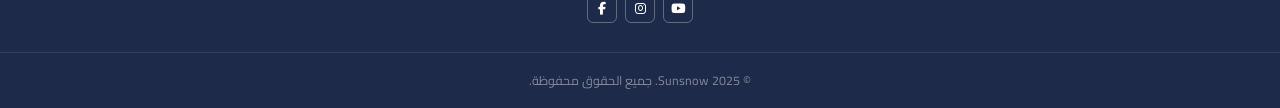
==== commit 3bdc151b: "Merge pull request #1 from devmohamedamrgobus/master 'v2'" ====
--- a/index.html
+++ b/index.html
@@ -420,7 +420,7 @@
 
 <!-- ===== FOOTER ===== -->
 <footer class="footer" role="contentinfo">
-  <div class="container footer__inner">
+  <div class="container">
     <!-- Map -->
     <!-- <div class="footer__map">
       <iframe
@@ -430,7 +430,7 @@
       <p class="footer__map-label"><i class="fas fa-map-marker-alt"></i> تواجد في الخريطة</p>
     </div> -->
     <!-- Links -->
-    <div class="footer__col">
+    <!-- <div class="footer__col">
       <h4 class="footer__col-title">الشركة</h4>
       <ul>
         <li><a href="about.html">عن الشركة</a></li>
@@ -438,7 +438,7 @@
         <li><a href="packages.html">الوجهات</a></li>
         <li><a href="#contact">تواصل معنا</a></li>
       </ul>
-    </div>
+    </div> -->
     <!-- Brand -->
     <div class="footer__brand">
       <div class="footer__logo">
@@ -453,6 +453,7 @@
         <a href="#" aria-label="Facebook"><i class="fab fa-facebook-f"></i></a>
       </div>
     </div>
+    <br>
   </div>
   <div class="footer__bottom">
     <p>© 2025 Sunsnow. جميع الحقوق محفوظة.</p>
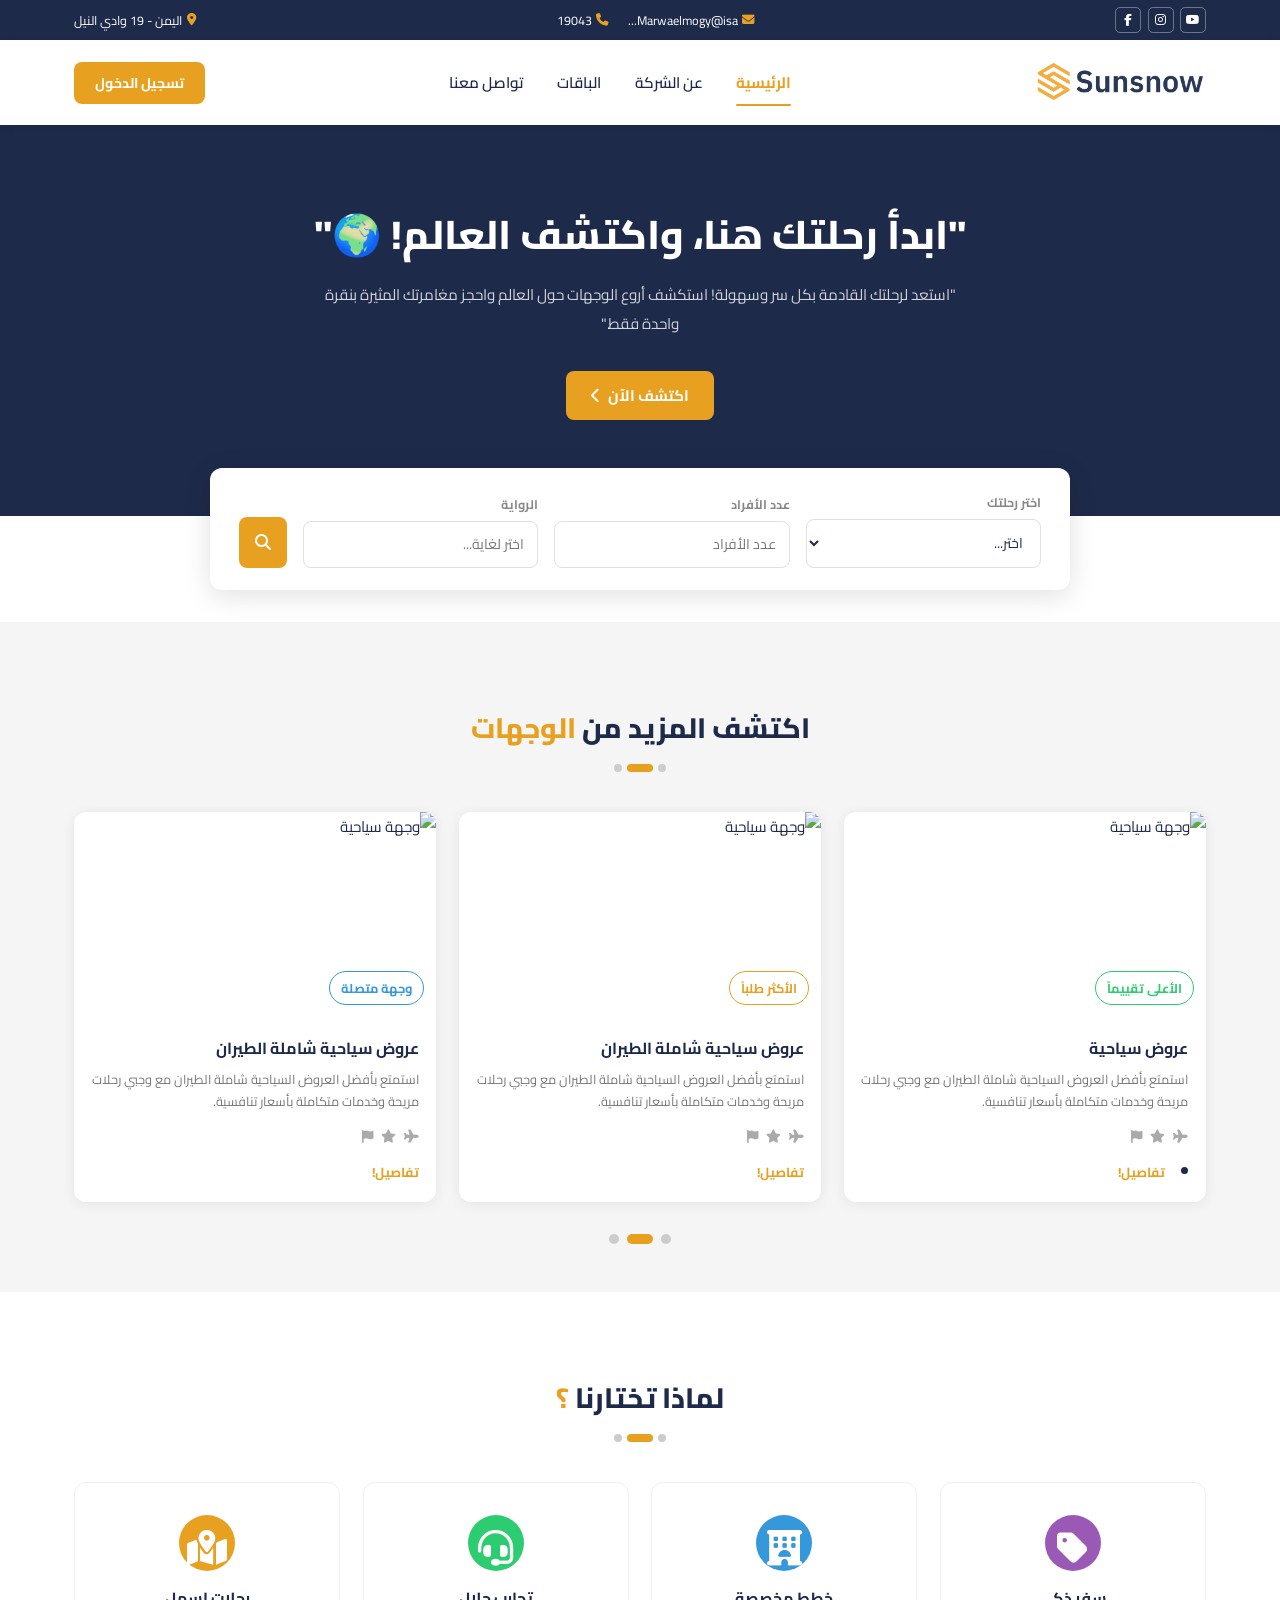
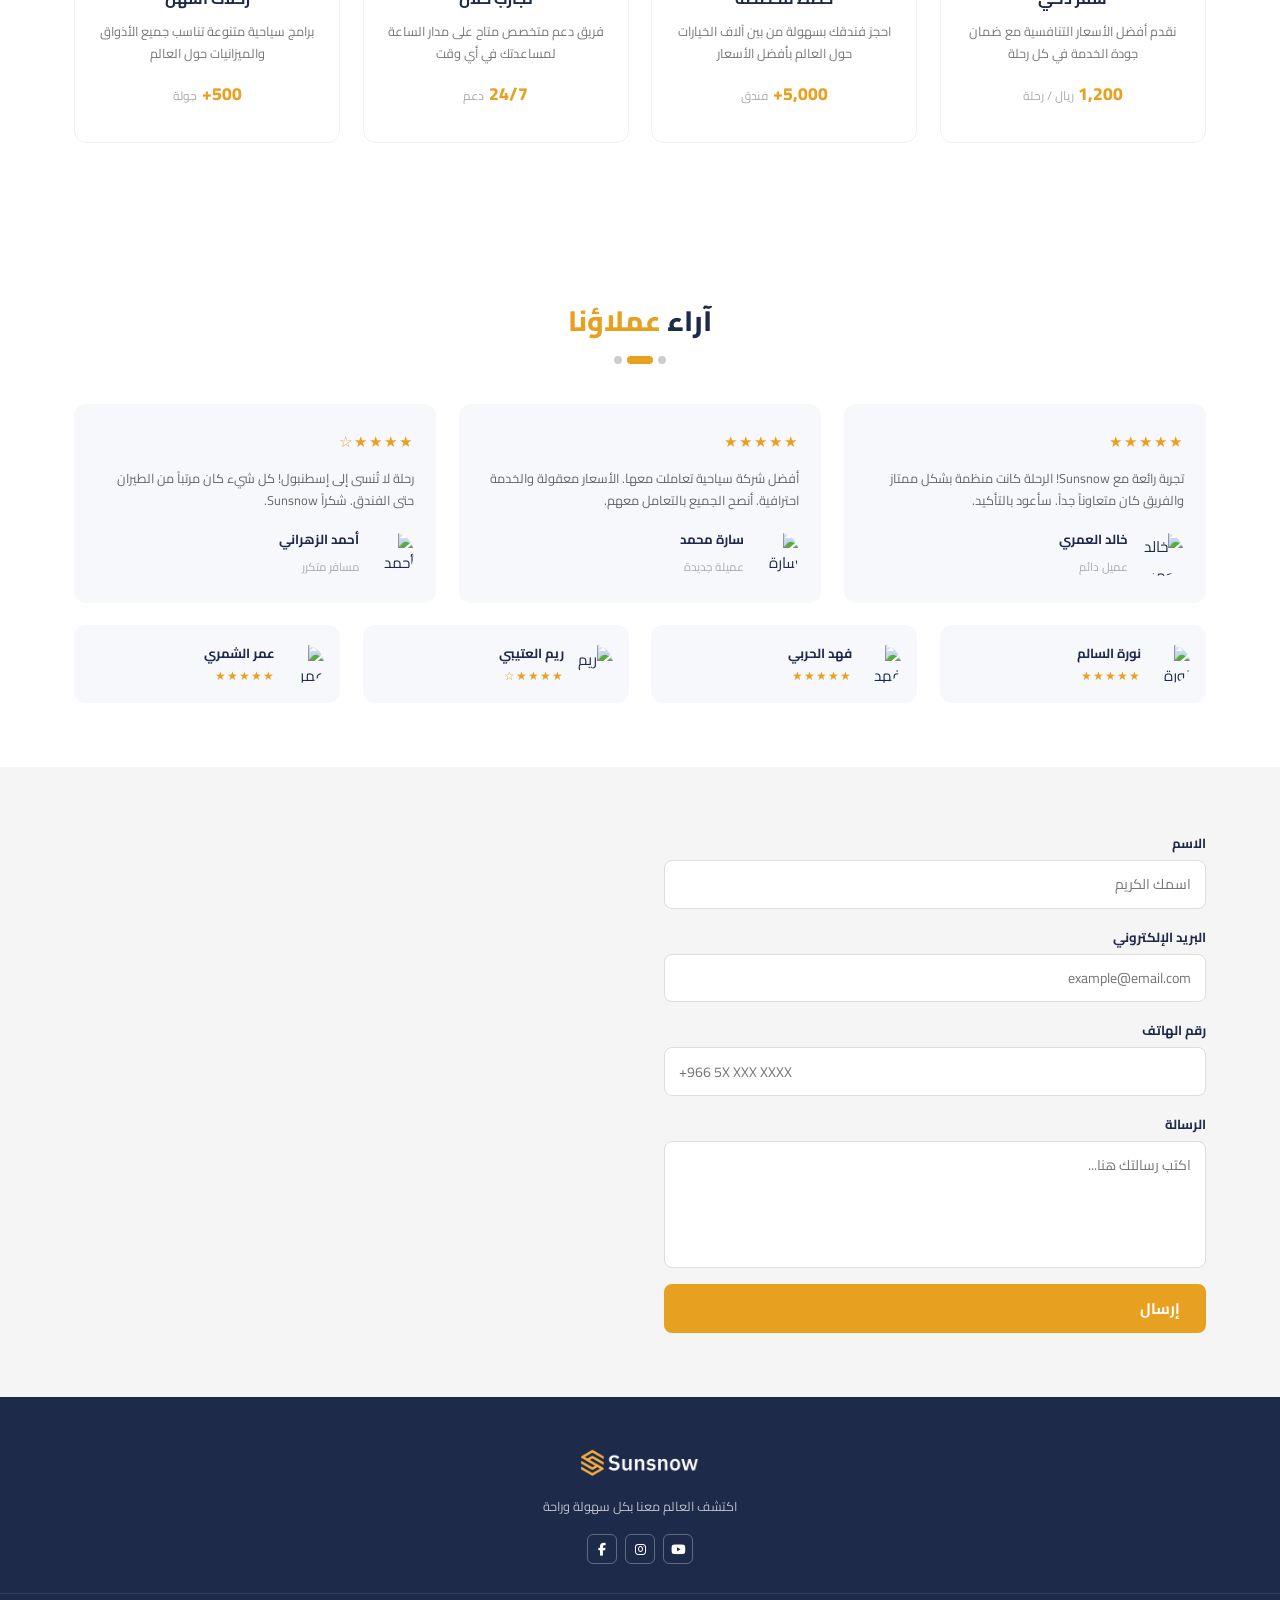
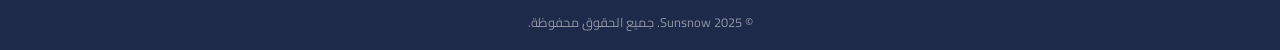
==== commit 7d444ade: "Merge pull request #2 from devmohamedamrgobus/master 'v3'" ====
--- a/index.html
+++ b/index.html
@@ -12,6 +12,18 @@
   <link rel="stylesheet" href="css/variables.css">
   <link rel="stylesheet" href="css/reset.css">
   <link rel="stylesheet" href="css/main.css">
+  <!-- Component CSS -->
+  <link rel="stylesheet" href="css/components/top-bar.css">
+  <link rel="stylesheet" href="css/components/navbar.css">
+  <link rel="stylesheet" href="css/components/hero.css">
+  <link rel="stylesheet" href="css/components/search-bar.css">
+  <link rel="stylesheet" href="css/components/destinations.css">
+  <link rel="stylesheet" href="css/components/why-us.css">
+  <link rel="stylesheet" href="css/components/testimonials.css">
+  <link rel="stylesheet" href="css/components/contact.css">
+  <link rel="stylesheet" href="css/components/footer.css">
+  <!-- Responsive overrides (must be last) -->
+  <link rel="stylesheet" href="css/responsive.css">
 </head>
 <body>
 
@@ -43,7 +55,7 @@
         <circle cx="13" cy="13" r="3" fill="#fff"/>
       </svg> -->
       <span class="navbar__logo-text">
-        <img src="img/sunsnow.png" width="170px" alt="">
+        <img src="img/sunsnow.png" alt="">
       </span>
     </div>
     <ul class="navbar__links" role="list">
@@ -53,6 +65,9 @@
       <li><a href="#contact" class="nav-link">تواصل معنا</a></li>
     </ul>
     <button class="btn-login" type="button">تسجيل الدخول</button>
+    <button class="navbar__toggle" aria-label="القائمة" aria-expanded="false">
+      <i class="fas fa-bars"></i>
+    </button>
   </div>
 
 </nav>
@@ -443,7 +458,7 @@
     <div class="footer__brand">
       <div class="footer__logo">
     
-                <img src="img/sunsnow.png" width="120px" alt="">
+                <img src="img/white.png" alt="">
 
       </div>
       <p class="footer__tagline">اكتشف العالم معنا بكل سهولة وراحة</p>
@@ -460,5 +475,19 @@
   </div>
 </footer>
 
+<!-- Mobile nav toggle -->
+<script>
+  (function() {
+    var toggle = document.querySelector('.navbar__toggle');
+    var links = document.querySelector('.navbar__links');
+    if (toggle && links) {
+      toggle.addEventListener('click', function() {
+        var open = links.classList.toggle('navbar__links--open');
+        toggle.setAttribute('aria-expanded', open);
+      });
+    }
+  })();
+</script>
+
 </body>
 </html>
--- a/css/main.css
+++ b/css/main.css
@@ -709,27 +709,4 @@
   color: rgba(255,255,255,.45);
 }
 
-/* ---------- RESPONSIVE ---------- */
-@media (max-width: 1023px) {
-  .why-grid { grid-template-columns: repeat(2, 1fr); }
-  .gallery-grid { grid-template-columns: repeat(2, 1fr); }
-  .footer__inner { grid-template-columns: 1fr 1fr; }
-}
-
-@media (max-width: 767px) {
-  .topbar__inner { flex-direction: column; gap: 0.4rem; text-align: center; }
-  .navbar__links { display: none; }
-  .hero { padding: 3rem 0 5rem; }
-  .hero__title { font-size: 1.5rem; }
-  .search-box { margin: -2rem 1rem 0; padding: 1rem; }
-  .search-box__fields { flex-direction: column; }
-  .search-wrap__avatar { display: none; }
-  .cards-grid { grid-template-columns: 1fr; }
-  .why-grid { grid-template-columns: repeat(2, 1fr); }
-  .stats-bar { flex-wrap: wrap; gap: 1.5rem; }
-  .gallery-grid { grid-template-columns: repeat(2, 1fr); }
-  .test-grid { grid-template-columns: 1fr; }
-  .test-grid--sm { grid-template-columns: repeat(2, 1fr); }
-  .contact__inner { grid-template-columns: 1fr; }
-  .footer__inner { grid-template-columns: 1fr; }
-}
+
--- a/css/components/top-bar.css
+++ b/css/components/top-bar.css
@@ -0,0 +1,68 @@
+.top-bar {
+  background: var(--color-navy);
+  color: var(--color-white);
+  padding: 0.5rem 0;
+  font-size: var(--font-small);
+}
+
+.top-bar__inner {
+  display: flex;
+  justify-content: space-between;
+  align-items: center;
+  gap: 1rem;
+}
+
+.top-bar__social {
+  display: flex;
+  gap: 0.5rem;
+}
+
+.social-icon {
+  color: var(--color-white);
+  width: 28px;
+  height: 28px;
+  border: 1px solid rgba(255,255,255,0.3);
+  border-radius: 6px;
+  display: flex;
+  align-items: center;
+  justify-content: center;
+  font-size: 0.85rem;
+  transition: color 0.2s, border-color 0.2s;
+}
+
+.social-icon:hover {
+  color: var(--color-gold);
+  border-color: var(--color-gold);
+}
+
+.top-bar__contact {
+  display: flex;
+  gap: 1.5rem;
+  align-items: center;
+}
+
+.top-bar__contact span,
+.top-bar__location span {
+  display: flex;
+  align-items: center;
+  gap: 0.3rem;
+}
+
+/* ── Mobile ── */
+@media (max-width: 767px) {
+  .top-bar__inner {
+    flex-direction: column;
+    text-align: center;
+    gap: 0.5rem;
+  }
+
+  .top-bar__social {
+    justify-content: center;
+  }
+
+  .top-bar__contact {
+    justify-content: center;
+    flex-wrap: wrap;
+    gap: 0.75rem;
+  }
+}
--- a/css/components/navbar.css
+++ b/css/components/navbar.css
@@ -0,0 +1,164 @@
+.navbar {
+  background: var(--color-white);
+  box-shadow: 0 2px 8px var(--color-shadow);
+  position: relative;
+  padding: 1rem 0;
+  z-index: 100;
+}
+
+.navbar__inner {
+  display: flex;
+  align-items: center;
+  justify-content: space-between;
+}
+
+.navbar__logo {
+  display: flex;
+  align-items: center;
+  gap: 0.4rem;
+  font-size: 1.3rem;
+  font-weight: 800;
+  color: var(--color-navy);
+}
+
+.navbar__logo .logo-icon {
+  color: var(--color-gold);
+  font-size: 1.5rem;
+}
+
+.navbar__logo img {
+  width: 170px;
+  height: auto;
+}
+
+.navbar__links {
+  display: flex;
+  gap: 0.5rem;
+  align-items: center;
+}
+
+.nav-link {
+  color: var(--color-navy);
+  padding: 0.3rem 0.8rem;
+  font-size: var(--font-body);
+  font-weight: 600;
+  transition: color 0.2s;
+  position: relative;
+}
+
+.nav-link:hover { color: var(--color-gold); }
+
+.nav-link--active {
+  color: var(--color-gold);
+  font-weight: 700;
+}
+
+.nav-link--active::after {
+  content: '';
+  position: absolute;
+  bottom: -4px;
+  right: 0.8rem;
+  left: 0.8rem;
+  height: 2px;
+  background: var(--color-gold);
+  border-radius: 2px;
+}
+
+/* ---------- HAMBURGER TOGGLE ---------- */
+.navbar__toggle {
+  display: none; /* hidden on desktop */
+  align-items: center;
+  justify-content: center;
+  width: 44px;
+  height: 44px;
+  font-size: 1.25rem;
+  color: var(--color-navy);
+  background: none;
+  border: 1px solid #e0e0e0;
+  border-radius: 8px;
+  cursor: pointer;
+  transition: color 0.2s, border-color 0.2s;
+}
+
+.navbar__toggle:hover {
+  color: var(--color-gold);
+  border-color: var(--color-gold);
+}
+
+/* ---------- MOBILE NAV (< 1024px) ---------- */
+@media (max-width: 1023px) {
+  .navbar__toggle {
+    display: flex;
+  }
+
+  .navbar__links {
+    display: none;
+    position: absolute;
+    top: 100%;
+    right: 0;
+    left: 0;
+    background: #fff;
+    box-shadow: 0 4px 16px rgba(0, 0, 0, 0.1);
+    flex-direction: column;
+    padding: 1rem 1.5rem;
+    gap: 0;
+    z-index: 200;
+  }
+
+  .navbar__links--open {
+    display: flex;
+  }
+
+  .navbar__links li {
+    width: 100%;
+  }
+
+  .navbar__links .nav-link {
+    display: block;
+    width: 100%;
+    padding: 0.75rem 0.5rem;
+    border-bottom: 1px solid #f0f0f0;
+    font-size: 1rem;
+  }
+
+  .navbar__links li:last-child .nav-link {
+    border-bottom: none;
+  }
+
+  .navbar__links .nav-link--active::after {
+    display: none;
+  }
+
+  .btn-login {
+    display: none;
+  }
+}
+
+/* ---------- MOBILE LOGO (< 768px) ---------- */
+@media (max-width: 767px) {
+  .navbar__logo img {
+    max-width: 120px;
+    width: auto;
+  }
+}
+
+/* Floating profile avatar */
+.profile-avatar {
+  position: absolute;
+  top: 50%;
+  left: 50%;
+  transform: translate(-50%, -50%);
+  width: 52px;
+  height: 52px;
+  border-radius: 50%;
+  border: 3px solid var(--color-white);
+  overflow: hidden;
+  box-shadow: 0 2px 10px var(--color-shadow);
+  z-index: 10;
+}
+
+.profile-avatar img {
+  width: 100%;
+  height: 100%;
+  object-fit: cover;
+}
--- a/css/components/hero.css
+++ b/css/components/hero.css
@@ -0,0 +1,76 @@
+.hero {
+  background: var(--color-navy);
+  color: var(--color-white);
+  padding: 5rem 0 6rem;
+  position: relative;
+  text-align: center;
+}
+
+.hero__content {
+  max-width: 700px;
+  margin: 0 auto;
+}
+
+.hero__title {
+  font-size: var(--font-hero-title);
+  font-weight: 800;
+  line-height: 1.5;
+  margin-bottom: 1rem;
+}
+
+.hero__subtitle {
+  font-size: var(--font-body);
+  color: rgba(255, 255, 255, 0.8);
+  line-height: 1.9;
+  margin-bottom: 2rem;
+}
+
+.hero__cta {
+  font-size: 1rem;
+  padding: 0.75rem 2rem;
+  gap: 0.4rem;
+}
+
+.chat-icon {
+  position: absolute;
+  top: 1.5rem;
+  right: 1.5rem;
+  width: 50px;
+  height: 50px;
+  border-radius: 50%;
+  background: var(--color-green);
+  border: none;
+  font-size: 1.4rem;
+  display: flex;
+  align-items: center;
+  justify-content: center;
+  box-shadow: 0 2px 8px rgba(0,0,0,0.2);
+  transition: transform 0.2s;
+  color: var(--color-white);
+  font-weight: 700;
+}
+
+.chat-icon:hover { transform: scale(1.1); }
+
+/* ── Mobile ── */
+@media (max-width: 767px) {
+  .hero {
+    padding: 3rem 0 5rem;
+  }
+
+  .hero__title {
+    font-size: 1.3rem;
+    line-height: 1.4;
+  }
+
+  .hero__subtitle {
+    font-size: 0.85rem;
+    line-height: 1.7;
+    margin-bottom: 1.5rem;
+  }
+
+  .hero__cta {
+    font-size: 0.9rem;
+    padding: 0.6rem 1.5rem;
+  }
+}
--- a/css/components/search-bar.css
+++ b/css/components/search-bar.css
@@ -0,0 +1,106 @@
+.search-wrapper {
+  position: relative;
+  z-index: 50;
+}
+
+.search-bar {
+  background: var(--color-white);
+  box-shadow: 0 4px 24px rgba(0,0,0,0.12);
+  border-radius: var(--border-radius-card);
+  margin: -3rem auto 0;
+  max-width: 860px;
+  padding: 1.5rem 2rem;
+  position: relative;
+}
+
+.search-bar__fields {
+  display: flex;
+  gap: 1rem;
+  align-items: flex-end;
+}
+
+.search-field {
+  flex: 1;
+  display: flex;
+  flex-direction: column;
+  gap: 0.3rem;
+}
+
+.search-field__label {
+  font-size: var(--font-small);
+  color: var(--color-gray-text);
+  font-weight: 600;
+}
+
+.search-field__input {
+  border: 1px solid #e0e0e0;
+  border-radius: var(--border-radius-btn);
+  padding: 0.6rem 0.75rem;
+  font-size: var(--font-body);
+  color: var(--color-navy);
+  outline: none;
+  transition: border-color 0.2s;
+  background: var(--color-white);
+}
+
+.search-field__input:focus { border-color: var(--color-gold); }
+
+.search-bar__btn {
+  background: var(--color-gold);
+  border: none;
+  border-radius: var(--border-radius-btn);
+  padding: 0.65rem 1.1rem;
+  font-size: 1.1rem;
+  color: var(--color-white);
+  flex-shrink: 0;
+  transition: opacity 0.2s;
+}
+
+.search-bar__btn:hover { opacity: 0.85; }
+
+/* Avatar on the side */
+.search-avatar {
+  position: absolute;
+  left: -44px;
+  top: 50%;
+  transform: translateY(-50%);
+  width: 88px;
+  height: 88px;
+  border-radius: 50%;
+  overflow: hidden;
+  border: 4px solid var(--color-white);
+  box-shadow: 0 4px 14px var(--color-shadow);
+}
+
+.search-avatar img {
+  width: 100%;
+  height: 100%;
+  object-fit: cover;
+}
+
+/* ── Mobile ── */
+@media (max-width: 767px) {
+  .search-bar {
+    padding: 1rem 1.2rem;
+    margin: -2rem 1rem 0;
+  }
+
+  .search-bar__fields {
+    flex-direction: column;
+    gap: 0.75rem;
+  }
+
+  .search-field__input {
+    width: 100%;
+  }
+
+  .search-bar__btn {
+    width: 100%;
+    padding: 0.75rem;
+    min-height: 44px;
+  }
+
+  .search-avatar {
+    display: none;
+  }
+}
--- a/css/components/destinations.css
+++ b/css/components/destinations.css
@@ -0,0 +1,131 @@
+.destinations {
+  background: var(--color-gray-light);
+  padding: 5rem 0 3rem;
+}
+
+.section-header {
+  text-align: center;
+  margin-bottom: 2.5rem;
+}
+
+.section-title {
+  font-size: var(--font-section-title);
+  font-weight: 800;
+  color: var(--color-navy);
+  margin-bottom: 0.75rem;
+}
+
+.section-divider {
+  display: flex;
+  justify-content: center;
+  align-items: center;
+  gap: 0.4rem;
+}
+
+.divider-dot {
+  width: 8px;
+  height: 8px;
+  border-radius: 50%;
+  background: #ccc;
+  display: inline-block;
+}
+
+.divider-dot--gold {
+  background: var(--color-gold);
+  width: 28px;
+  border-radius: 4px;
+}
+
+.destinations__grid {
+  display: grid;
+  grid-template-columns: repeat(3, 1fr);
+  gap: 1.5rem;
+}
+
+/* Destination Card */
+.destination-card {
+  background: var(--color-white);
+  border-radius: var(--border-radius-card);
+  box-shadow: 0 2px 12px var(--color-shadow);
+  overflow: hidden;
+  transition: transform 0.25s, box-shadow 0.25s;
+}
+
+.destination-card:hover {
+  transform: translateY(-5px);
+  box-shadow: 0 10px 28px rgba(0,0,0,0.14);
+}
+
+.destination-card__image-wrapper {
+  position: relative;
+}
+
+.destination-card__image {
+  width: 100%;
+  height: 200px;
+  object-fit: cover;
+  display: block;
+}
+
+.badge {
+  position: absolute;
+  bottom: 0.75rem;
+  right: 0.75rem;
+  padding: 0.25rem 0.7rem;
+  border-radius: 20px;
+  font-size: var(--font-small);
+  font-weight: 700;
+  border: 1.5px solid currentColor;
+}
+
+.badge--popular   { background: rgba(255,255,255,0.9); color: var(--color-gold); }
+.badge--top-rated { background: rgba(255,255,255,0.9); color: #4caf50; }
+.badge--connected { background: rgba(255,255,255,0.9); color: #2196f3; }
+
+.destination-card__body {
+  padding: 1rem 1.1rem;
+}
+
+.destination-card__title {
+  font-size: var(--font-card-title);
+  font-weight: 700;
+  color: var(--color-navy);
+  margin-bottom: 0.4rem;
+}
+
+.destination-card__desc {
+  font-size: var(--font-small);
+  color: var(--color-gray-text);
+  line-height: 1.7;
+  margin-bottom: 0.75rem;
+}
+
+.destination-card__meta {
+  display: flex;
+  gap: 0.5rem;
+  margin-bottom: 0.75rem;
+  font-size: 0.9rem;
+}
+
+.details-link {
+  color: var(--color-gold);
+  font-weight: 700;
+  font-size: var(--font-small);
+  transition: text-decoration 0.2s;
+}
+
+.details-link:hover { text-decoration: underline; }
+
+/* ---------- TABLET (≤ 1023px) ---------- */
+@media (max-width: 1023px) {
+  .destinations__grid {
+    grid-template-columns: repeat(2, 1fr);
+  }
+}
+
+/* ---------- MOBILE (< 768px) ---------- */
+@media (max-width: 767px) {
+  .destinations__grid {
+    grid-template-columns: 1fr;
+  }
+}
--- a/css/components/why-us.css
+++ b/css/components/why-us.css
@@ -0,0 +1,94 @@
+.why-us {
+  background: var(--color-white);
+  padding: 5rem 0 3rem;
+}
+
+.why-us__grid {
+  display: grid;
+  grid-template-columns: repeat(4, 1fr);
+  gap: 1.5rem;
+  margin-bottom: 3rem;
+}
+
+.why-card {
+  text-align: center;
+  padding: 2rem 1rem;
+  border-radius: var(--border-radius-card);
+  border: 1px solid #f0f0f0;
+  transition: box-shadow 0.2s, transform 0.2s;
+}
+
+.why-card:hover {
+  box-shadow: 0 6px 20px var(--color-shadow);
+  transform: translateY(-3px);
+}
+
+.why-card__icon {
+  font-size: 2.2rem;
+  margin-bottom: 0.75rem;
+  display: block;
+}
+
+.why-card__title {
+  font-size: var(--font-card-title);
+  font-weight: 700;
+  color: var(--color-navy);
+  margin-bottom: 0.5rem;
+}
+
+.why-card__desc {
+  font-size: var(--font-small);
+  color: var(--color-gray-text);
+  line-height: 1.7;
+}
+
+/* Stats bar */
+.why-us__stats {
+  display: flex;
+  justify-content: space-around;
+  align-items: center;
+  background: var(--color-gold);
+  border-radius: var(--border-radius-card);
+  padding: 1.5rem 2rem;
+  gap: 1rem;
+}
+
+.stat-item {
+  display: flex;
+  flex-direction: column;
+  align-items: center;
+  gap: 0.2rem;
+  color: var(--color-white);
+  text-align: center;
+}
+
+.stat-icon { font-size: 1.6rem; }
+
+.stat-number {
+  font-size: 1.5rem;
+  font-weight: 800;
+  line-height: 1;
+}
+
+.stat-label {
+  font-size: var(--font-small);
+  opacity: 0.9;
+}
+
+/* ---------- TABLET (≤ 1023px) ---------- */
+@media (max-width: 1023px) {
+  .why-us__grid {
+    grid-template-columns: repeat(2, 1fr);
+  }
+
+  .why-us__stats {
+    flex-wrap: wrap;
+  }
+}
+
+/* ---------- MOBILE (< 768px) ---------- */
+@media (max-width: 767px) {
+  .why-us__grid {
+    grid-template-columns: 1fr;
+  }
+}
--- a/css/components/testimonials.css
+++ b/css/components/testimonials.css
@@ -0,0 +1,101 @@
+.testimonials {
+  background: var(--color-white);
+  padding: 4rem 0;
+}
+
+.testimonials__grid {
+  display: grid;
+  grid-template-columns: repeat(3, 1fr);
+  gap: 1.5rem;
+}
+
+.testimonials__grid--sm {
+  grid-template-columns: repeat(4, 1fr);
+}
+
+.testimonial-card {
+  background: var(--color-gray-light);
+  border-radius: var(--border-radius-card);
+  padding: 1.5rem;
+  transition: box-shadow 0.2s;
+}
+
+.testimonial-card:hover {
+  box-shadow: 0 4px 16px var(--color-shadow);
+}
+
+.testimonial-card__stars {
+  color: var(--color-gold);
+  font-size: 1rem;
+  letter-spacing: 2px;
+  margin-bottom: 0.75rem;
+}
+
+.testimonial-card__stars--sm {
+  font-size: 0.75rem;
+  margin-bottom: 0;
+}
+
+.testimonial-card__text {
+  font-size: var(--font-small);
+  color: var(--color-gray-text);
+  line-height: 1.7;
+  margin-bottom: 1rem;
+}
+
+.testimonial-card__author {
+  display: flex;
+  align-items: center;
+  gap: 0.75rem;
+}
+
+.testimonial-card__avatar {
+  width: 44px;
+  height: 44px;
+  border-radius: 50%;
+  object-fit: cover;
+  flex-shrink: 0;
+}
+
+.testimonial-card--sm .testimonial-card__avatar {
+  width: 38px;
+  height: 38px;
+}
+
+.testimonial-card__name {
+  display: block;
+  font-size: var(--font-small);
+  font-weight: 700;
+  color: var(--color-navy);
+}
+
+.testimonial-card__role {
+  font-size: 0.75rem;
+  color: var(--color-gray-text);
+}
+
+.testimonial-card--sm {
+  padding: 1rem;
+}
+
+/* ---------- TABLET (≤ 1023px) ---------- */
+@media (max-width: 1023px) {
+  .testimonials__grid {
+    grid-template-columns: repeat(2, 1fr);
+  }
+
+  .testimonials__grid--sm {
+    grid-template-columns: repeat(2, 1fr);
+  }
+}
+
+/* ---------- MOBILE (< 768px) ---------- */
+@media (max-width: 767px) {
+  .testimonials__grid {
+    grid-template-columns: 1fr;
+  }
+
+  .testimonials__grid--sm {
+    grid-template-columns: repeat(2, 1fr);
+  }
+}
--- a/css/components/contact.css
+++ b/css/components/contact.css
@@ -0,0 +1,96 @@
+.contact {
+  background: var(--color-gray-light);
+  padding: 4rem 0;
+}
+
+.contact__inner {
+  display: grid;
+  grid-template-columns: 1fr 1fr;
+  gap: 3rem;
+  align-items: start;
+}
+
+.contact__title {
+  font-size: var(--font-section-title);
+  font-weight: 800;
+  color: var(--color-navy);
+  margin-bottom: 0.5rem;
+}
+
+.contact__details {
+  display: flex;
+  flex-direction: column;
+  gap: 1rem;
+}
+
+.contact__detail-item {
+  display: flex;
+  align-items: center;
+  gap: 0.75rem;
+  font-size: var(--font-body);
+  color: var(--color-navy);
+}
+
+.contact__detail-icon {
+  font-size: 1.2rem;
+  flex-shrink: 0;
+}
+
+/* Form */
+.contact__form {
+  display: flex;
+  flex-direction: column;
+  gap: 1rem;
+}
+
+.form-field {
+  display: flex;
+  flex-direction: column;
+  gap: 0.3rem;
+}
+
+.form-field__label {
+  font-size: var(--font-small);
+  font-weight: 600;
+  color: var(--color-navy);
+}
+
+.form-field__input {
+  border: 1px solid #ddd;
+  border-radius: var(--border-radius-btn);
+  padding: 0.65rem 0.9rem;
+  font-size: var(--font-body);
+  color: var(--color-navy);
+  background: var(--color-white);
+  outline: none;
+  transition: border-color 0.2s;
+  resize: none;
+}
+
+.form-field__input:focus {
+  border-color: var(--color-gold);
+}
+
+.form-field__textarea {
+  min-height: 110px;
+}
+
+.contact__submit {
+  align-self: flex-start;
+  padding: 0.7rem 2.5rem;
+  font-size: 1rem;
+}
+
+/* ---------- TABLET (≤ 1023px) ---------- */
+@media (max-width: 1023px) {
+  .contact__inner {
+    grid-template-columns: 1fr;
+  }
+}
+
+/* ---------- MOBILE (< 768px) ---------- */
+@media (max-width: 767px) {
+  .contact__inner {
+    grid-template-columns: 1fr;
+  }
+}
--- a/css/components/footer.css
+++ b/css/components/footer.css
@@ -0,0 +1,96 @@
+.footer {
+  background: var(--color-navy);
+  color: var(--color-white);
+  padding: 3rem 0 0;
+}
+
+.footer__inner {
+  display: grid;
+  grid-template-columns: 1fr auto 1fr;
+  gap: 2.5rem;
+  align-items: start;
+  padding-bottom: 2rem;
+}
+
+.footer__map {
+  border-radius: var(--border-radius-card);
+  overflow: hidden;
+}
+
+.footer__links-col h3,
+.footer__col-title {
+  font-size: var(--font-body);
+  font-weight: 700;
+  color: var(--color-gold);
+  margin-bottom: 1rem;
+}
+
+.footer__link {
+  display: block;
+  color: rgba(255,255,255,0.75);
+  font-size: var(--font-small);
+  padding: 0.3rem 0;
+  transition: color 0.2s;
+}
+
+.footer__link:hover {
+  color: var(--color-gold);
+}
+
+.footer__brand {
+  text-align: center;
+}
+
+.footer__logo {
+  justify-content: center;
+  margin-bottom: 0.75rem;
+  color: var(--color-white);
+}
+
+.footer__logo img {
+  width: 120px;
+  height: auto;
+}
+
+.footer__tagline {
+  font-size: var(--font-small);
+  color: rgba(255,255,255,0.7);
+  margin-bottom: 1rem;
+}
+
+.footer__social {
+  display: flex;
+  justify-content: center;
+  gap: 0.5rem;
+}
+
+.footer__social .social-icon {
+  border-color: rgba(255,255,255,0.3);
+}
+
+.footer__bottom {
+  border-top: 1px solid rgba(255,255,255,0.1);
+  text-align: center;
+  padding: 1rem;
+  font-size: var(--font-small);
+  color: rgba(255,255,255,0.5);
+}
+
+/* ---------- TABLET (≤ 1023px) ---------- */
+@media (max-width: 1023px) {
+  .footer__inner {
+    grid-template-columns: 1fr 1fr;
+  }
+}
+
+/* ---------- MOBILE (< 768px) ---------- */
+@media (max-width: 767px) {
+  .footer__inner {
+    grid-template-columns: 1fr;
+  }
+
+  .footer__logo img {
+    max-width: 90px;
+    width: auto;
+  }
+}
--- a/css/responsive.css
+++ b/css/responsive.css
@@ -0,0 +1,142 @@
+/* Cross-cutting responsive rules — variable overrides, body-level, section spacing */
+
+/* Mobile (< 768px) */
+@media (max-width: 767px) {
+  :root {
+    --font-hero-title: 1.6rem;
+    --font-section-title: 1.3rem;
+  }
+
+  /* ── Touch Targets (44px minimum) ── */
+
+  /* Navigation links (inside mobile menu) */
+  .navbar__links .nav-link {
+    min-height: 44px;
+    display: flex;
+    align-items: center;
+  }
+
+  /* Login button */
+  .btn-login {
+    min-height: 44px;
+    padding: 0.6rem 1.3rem;
+  }
+
+  /* Gold CTA buttons */
+  .btn-gold {
+    min-height: 44px;
+    padding: 0.65rem 1.6rem;
+  }
+
+  /* Generic .btn */
+  .btn {
+    min-height: 44px;
+  }
+
+  /* Package filter pills */
+  .pkg-filter {
+    min-height: 44px;
+    padding: 0.55rem 1.1rem;
+  }
+
+  /* Contact form inputs and textarea */
+  .form-row input,
+  .form-row textarea {
+    min-height: 44px;
+    padding: 0.7rem 0.9rem;
+  }
+
+  /* Contact form (component variant) */
+  .form-field__input {
+    min-height: 44px;
+    padding: 0.7rem 0.9rem;
+  }
+
+  /* Contact submit button */
+  .contact__submit {
+    min-height: 44px;
+    padding: 0.7rem 2.5rem;
+  }
+
+  /* Search box button (main.css variant) */
+  .search-box__btn {
+    min-height: 44px;
+    padding: 0.7rem 1rem;
+  }
+
+  /* Search field inputs */
+  .search-field input,
+  .search-field select,
+  .search-field__input {
+    min-height: 44px;
+    padding: 0.7rem 0.8rem;
+  }
+
+  /* Package card buttons */
+  .pkg-card__btn {
+    min-height: 44px;
+    padding: 0.55rem 1rem;
+  }
+
+  /* Package search input */
+  .pkg-search input {
+    min-height: 44px;
+  }
+
+  /* Filter checkbox labels */
+  .pkg-filter-check {
+    min-height: 44px;
+    display: flex;
+    align-items: center;
+  }
+
+  /* Footer social links */
+  .footer__social a {
+    min-width: 44px;
+    min-height: 44px;
+  }
+
+  /* Top bar social links */
+  .topbar__social a {
+    min-width: 44px;
+    min-height: 44px;
+  }
+}
+
+/* ── Mobile Spacing & Typography ── */
+@media (max-width: 767px) {
+  /* Slightly smaller body font for mobile readability */
+  body {
+    font-size: 0.9rem;
+  }
+
+  /* Reduce section vertical padding */
+  .section {
+    padding: 3rem 0;
+  }
+
+  /* Tighter container side padding on small screens */
+  .container {
+    padding: 0 1rem;
+  }
+
+  /* Section head spacing */
+  .section__head {
+    margin-bottom: 1.75rem;
+  }
+
+  /* Contact section */
+  .contact {
+    padding: 3rem 0;
+  }
+
+  /* Footer padding */
+  .footer {
+    padding: 2rem 0 0;
+  }
+
+  .footer__inner {
+    gap: 1.5rem;
+    padding-bottom: 1.5rem;
+  }
+}
